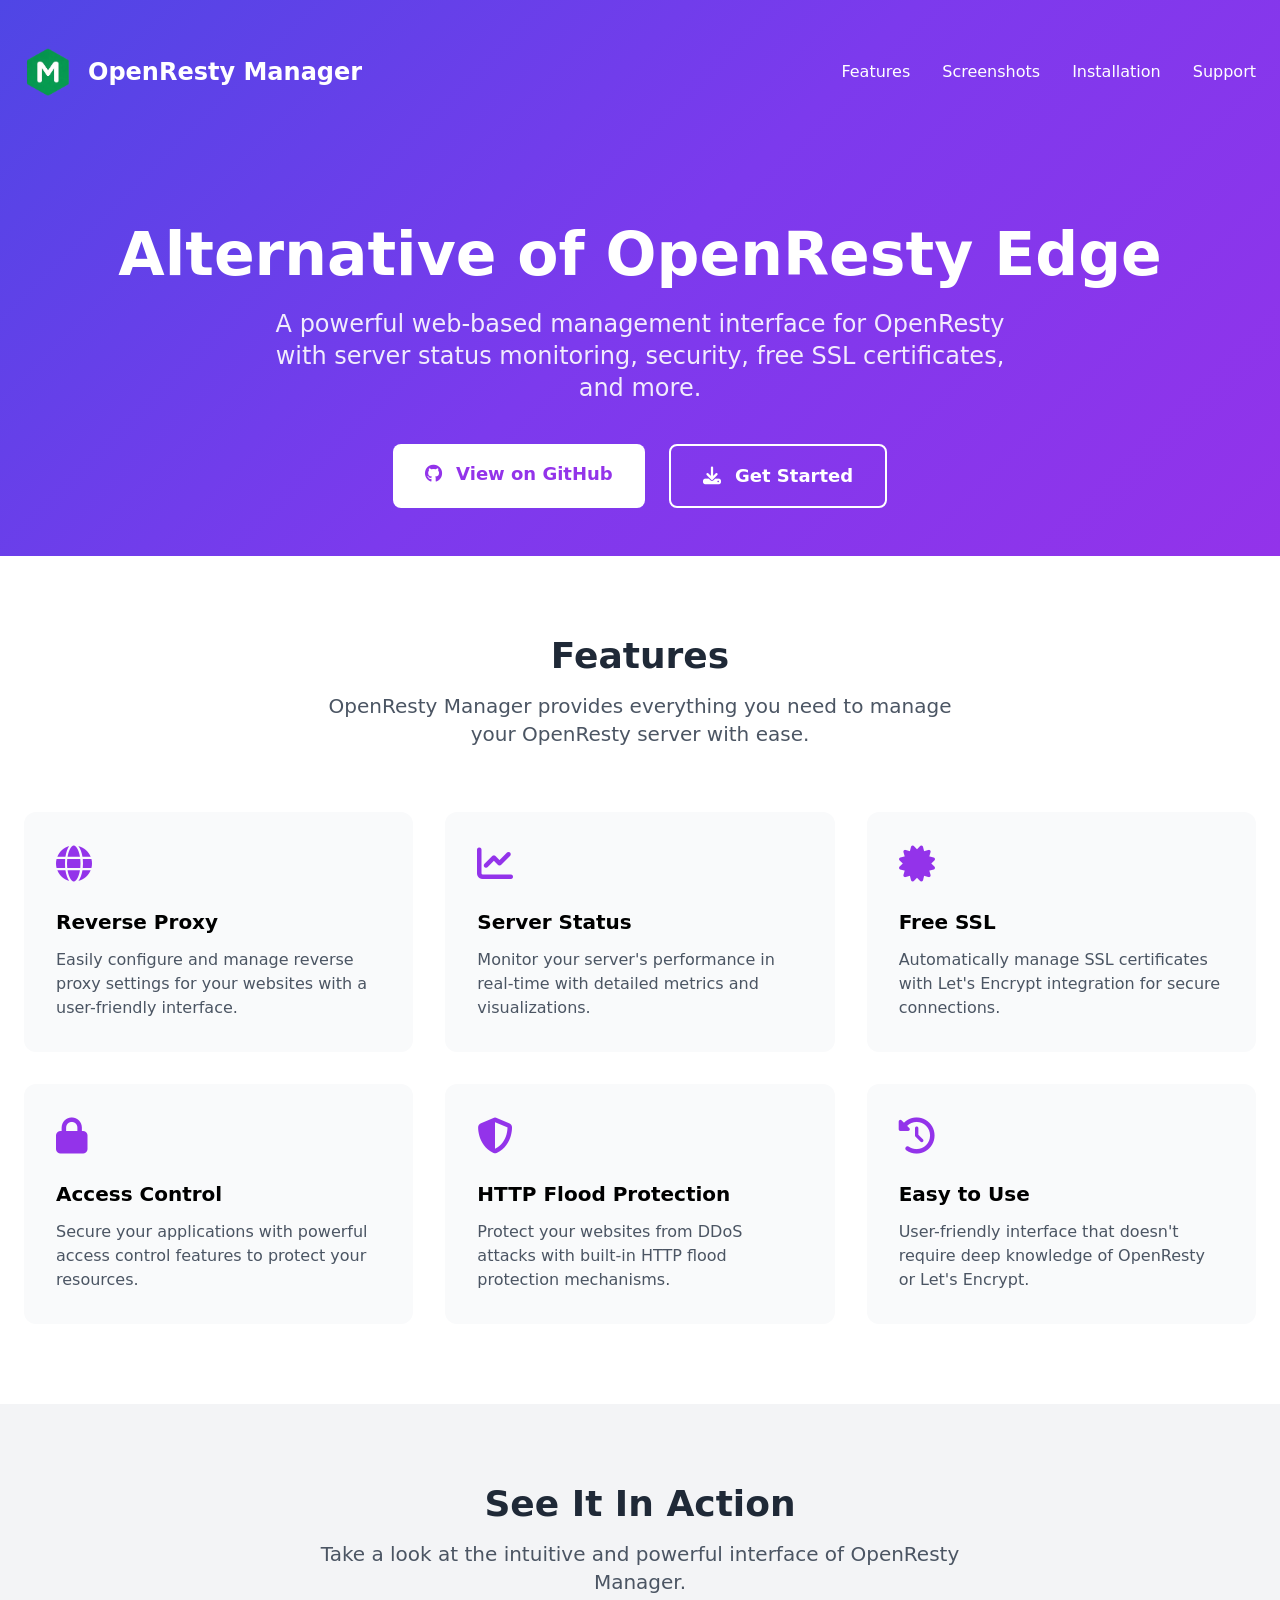
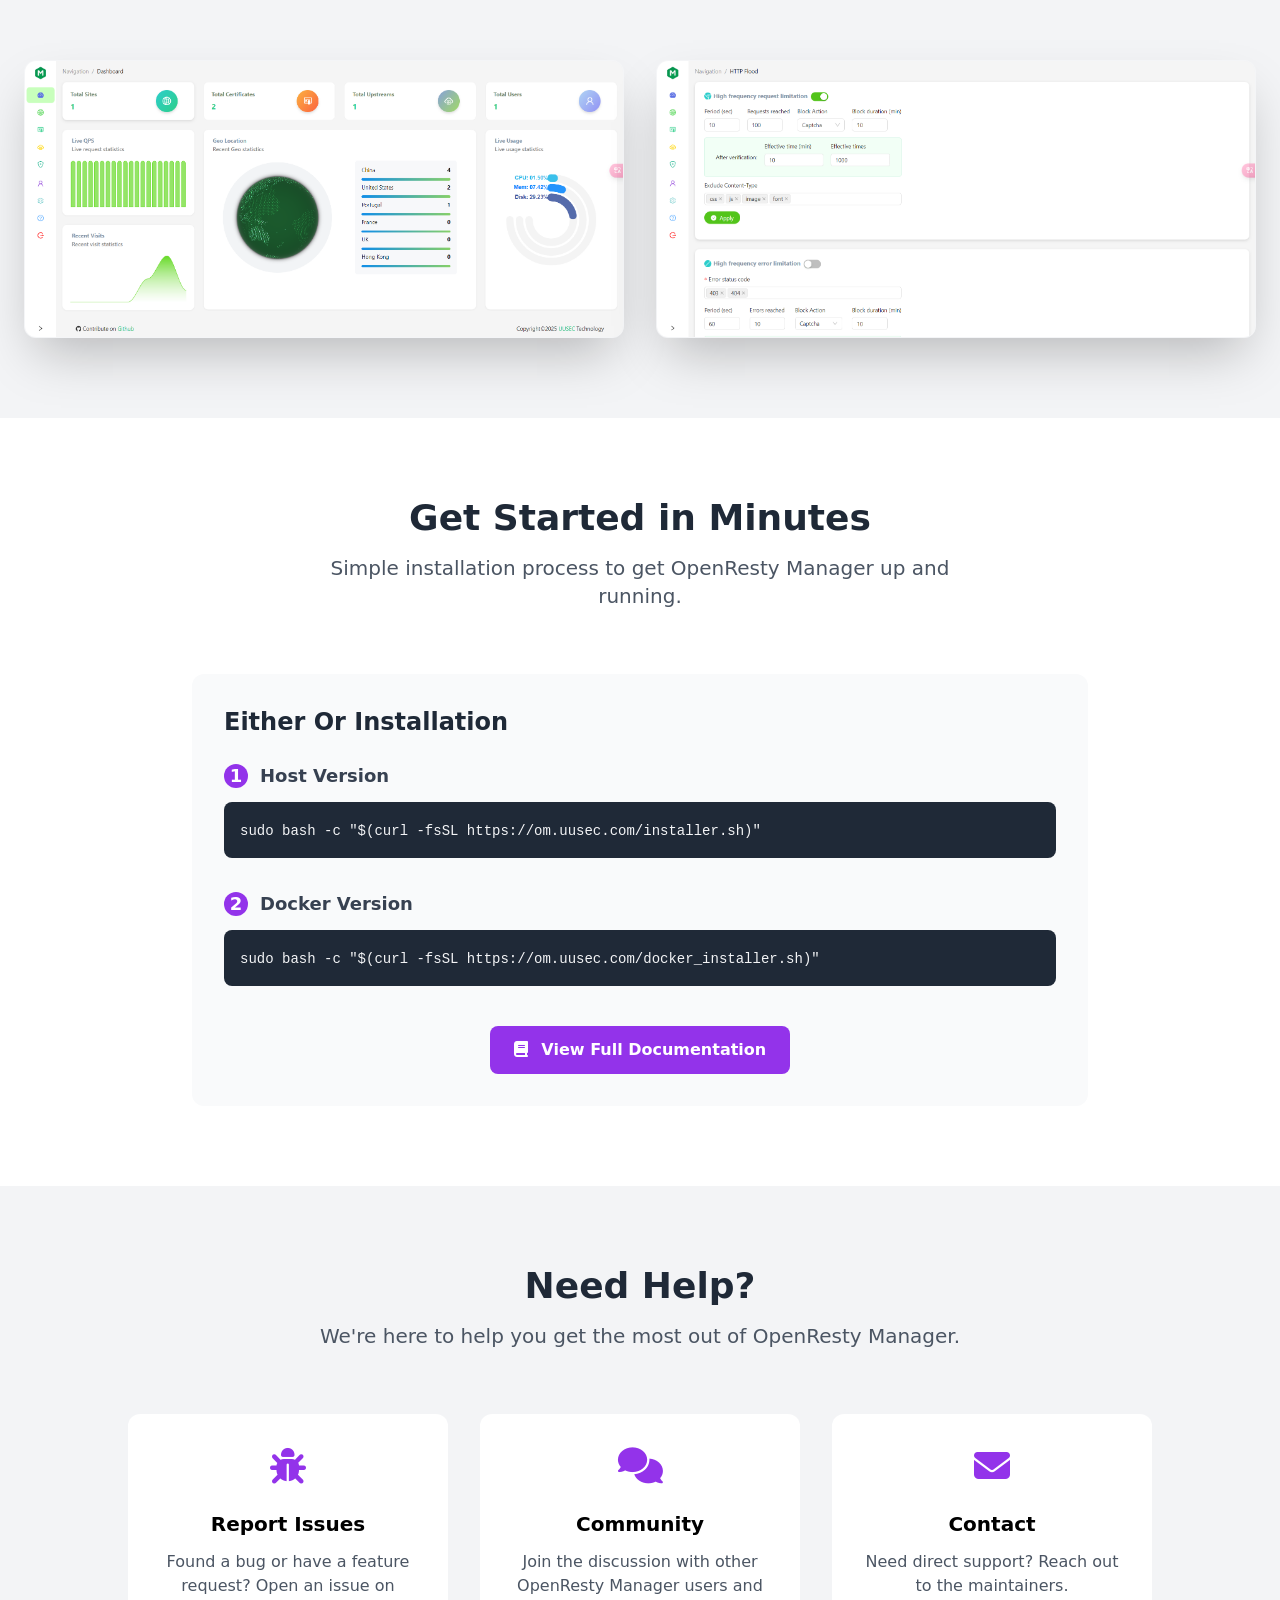
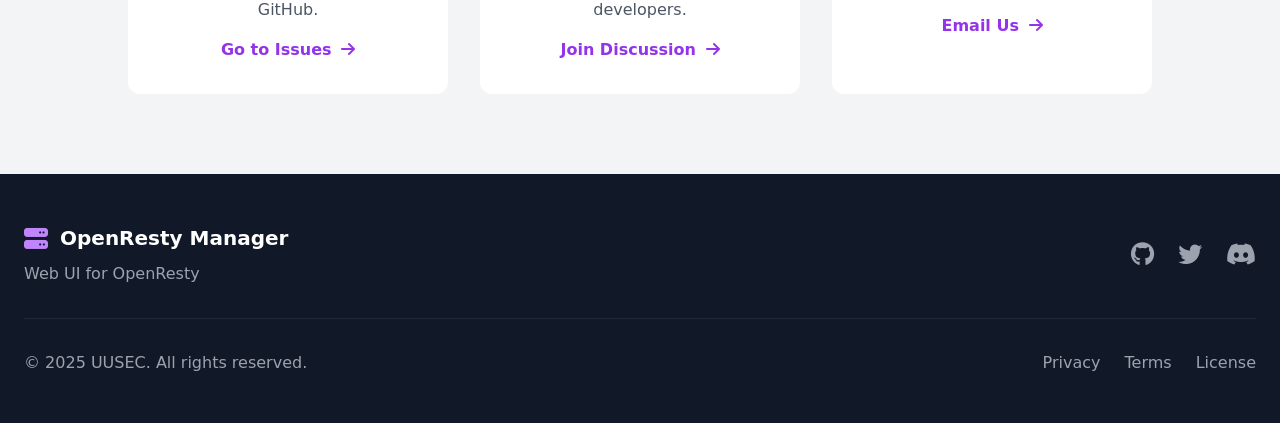
==== docs/index.html @ 69cff4b4 "update docker version install script" ====
<!DOCTYPE html>
<html lang="en">
<head>
    <meta charset="UTF-8">
    <meta name="viewport" content="width=device-width, initial-scale=1.0">
    <title>OpenResty Manager - Alternative of OpenResty Edge</title>
    <script src="tailwindcss.js"></script>
    <link rel="stylesheet" href="css/font-awesome.css">
    <style>
        .gradient-bg {
            background: linear-gradient(135deg, #4f46e5 0%, #7c3aed 50%, #9333ea 100%);
        }
        .feature-card:hover {
            transform: translateY(-5px);
            box-shadow: 0 20px 25px -5px rgba(0, 0, 0, 0.1), 0 10px 10px -5px rgba(0, 0, 0, 0.04);
        }
        .screenshot {
            border-radius: 12px;
            box-shadow: 0 25px 50px -12px rgba(0, 0, 0, 0.25);
            border: 1px solid rgba(255, 255, 255, 0.1);
        }
        .nav-link {
            position: relative;
        }
        .nav-link:after {
            content: '';
            position: absolute;
            width: 0;
            height: 2px;
            bottom: -2px;
            left: 0;
            background-color: white;
            transition: width 0.3s ease;
        }
        .nav-link:hover:after {
            width: 100%;
        }
    </style>
</head>
<body class="bg-gray-50 font-sans antialiased">
    <!-- Header -->
    <header class="gradient-bg text-white">
        <div class="container mx-auto px-6 py-12">
            <nav class="flex items-center justify-between">
                <div class="flex items-center space-x-4">
                    <img src="logo.png" width="48px">
                    <span class="text-2xl font-bold">OpenResty Manager</span>
                </div>
                <div class="hidden md:flex space-x-8">
                    <a href="#features" class="nav-link">Features</a>
                    <a href="#screenshots" class="nav-link">Screenshots</a>
                    <a href="#installation" class="nav-link">Installation</a>
                    <a href="#support" class="nav-link">Support</a>
                </div>
                <div class="md:hidden">
                    <button class="text-white focus:outline-none">
                        <i class="fas fa-bars text-2xl"></i>
                    </button>
                </div>
            </nav>
            <div class="mt-20 md:mt-32 text-center">
                <h1 class="text-4xl md:text-6xl font-bold mb-6">Alternative of OpenResty Edge</h1>
                <p class="text-xl md:text-2xl max-w-3xl mx-auto mb-10 opacity-90">
                    A powerful web-based management interface for OpenResty with server status monitoring, security, free SSL certificates, and more. 
                </p>
                <div class="flex flex-col md:flex-row justify-center space-y-4 md:space-y-0 md:space-x-6">
                    <a href="https://github.com/Safe3/openresty-manager" 
                       class="bg-white text-purple-600 hover:bg-gray-100 px-8 py-4 rounded-lg font-semibold text-lg transition duration-300">
                        <i class="fab fa-github mr-2"></i> View on GitHub
                    </a>
                    <a href="#installation" 
                       class="bg-transparent border-2 border-white hover:bg-white hover:text-purple-600 px-8 py-4 rounded-lg font-semibold text-lg transition duration-300">
                        <i class="fas fa-download mr-2"></i> Get Started
                    </a>
                </div>
            </div>
        </div>
    </header>

    <!-- Features Section -->
    <section id="features" class="py-20 bg-white">
        <div class="container mx-auto px-6">
            <div class="text-center mb-16">
                <h2 class="text-3xl md:text-4xl font-bold text-gray-800 mb-4">Features</h2>
                <p class="text-xl text-gray-600 max-w-2xl mx-auto">
                    OpenResty Manager provides everything you need to manage your OpenResty server with ease.
                </p>
            </div>

            <div class="grid grid-cols-1 md:grid-cols-2 lg:grid-cols-3 gap-8">
                <div class="feature-card bg-gray-50 p-8 rounded-xl transition duration-300 hover:shadow-xl">
                    <div class="text-purple-600 mb-6">
                        <i class="fas fa-globe text-4xl"></i>
                    </div>
                    <h3 class="text-xl font-bold mb-3">Reverse Proxy</h3>
                    <p class="text-gray-600">
                        Easily configure and manage reverse proxy settings for your websites with a user-friendly interface.
                    </p>
                </div>

                <div class="feature-card bg-gray-50 p-8 rounded-xl transition duration-300 hover:shadow-xl">
                    <div class="text-purple-600 mb-6">
                        <i class="fas fa-chart-line text-4xl"></i>
                    </div>
                    <h3 class="text-xl font-bold mb-3">Server Status</h3>
                    <p class="text-gray-600">
                        Monitor your server's performance in real-time with detailed metrics and visualizations.
                    </p>
                </div>

                <div class="feature-card bg-gray-50 p-8 rounded-xl transition duration-300 hover:shadow-xl">
                    <div class="text-purple-600 mb-6">
                        <i class="fas fa-certificate text-4xl"></i>
                    </div>
                    <h3 class="text-xl font-bold mb-3">Free SSL</h3>
                    <p class="text-gray-600">
                        Automatically manage SSL certificates with Let's Encrypt integration for secure connections.
                    </p>
                </div>

                <div class="feature-card bg-gray-50 p-8 rounded-xl transition duration-300 hover:shadow-xl">
                    <div class="text-purple-600 mb-6">
                        <i class="fas fa-lock text-4xl"></i>
                    </div>
                    <h3 class="text-xl font-bold mb-3">Access Control</h3>
                    <p class="text-gray-600">
                        Secure your applications with powerful access control features to protect your resources.
                    </p>
                </div>

                <div class="feature-card bg-gray-50 p-8 rounded-xl transition duration-300 hover:shadow-xl">
                    <div class="text-purple-600 mb-6">
                        <i class="fas fa-shield-alt text-4xl"></i>
                    </div>
                    <h3 class="text-xl font-bold mb-3">HTTP Flood Protection</h3>
                    <p class="text-gray-600">
                        Protect your websites from DDoS attacks with built-in HTTP flood protection mechanisms.
                    </p>
                </div>

                <div class="feature-card bg-gray-50 p-8 rounded-xl transition duration-300 hover:shadow-xl">
                    <div class="text-purple-600 mb-6">
                        <i class="fas fa-history text-4xl"></i>
                    </div>
                    <h3 class="text-xl font-bold mb-3">Easy to Use</h3>
                    <p class="text-gray-600">
                        User-friendly interface that doesn't require deep knowledge of OpenResty or Let's Encrypt.
                    </p>
                </div>
            </div>
        </div>
    </section>

    <!-- Screenshots Section -->
    <section id="screenshots" class="py-20 bg-gray-100">
        <div class="container mx-auto px-6">
            <div class="text-center mb-16">
                <h2 class="text-3xl md:text-4xl font-bold text-gray-800 mb-4">See It In Action</h2>
                <p class="text-xl text-gray-600 max-w-2xl mx-auto">
                    Take a look at the intuitive and powerful interface of OpenResty Manager.
                </p>
            </div>

            <div class="grid grid-cols-1 md:grid-cols-2 gap-8">
                <div class="flex justify-center">
                    <img src="om.png" 
                         alt="Dashboard Screenshot" class="screenshot w-full max-w-2xl">
                </div>
                <div class="flex justify-center">
                    <img src="cfg.png" 
                         alt="Configuration Screenshot" class="screenshot w-full max-w-2xl">
                </div>
            </div>
        </div>
    </section>

    <!-- Installation Section -->
    <section id="installation" class="py-20 bg-white">
        <div class="container mx-auto px-6">
            <div class="text-center mb-16">
                <h2 class="text-3xl md:text-4xl font-bold text-gray-800 mb-4">Get Started in Minutes</h2>
                <p class="text-xl text-gray-600 max-w-2xl mx-auto">
                    Simple installation process to get OpenResty Manager up and running.
                </p>
            </div>

            <div class="max-w-4xl mx-auto bg-gray-50 rounded-xl p-8">
                <h3 class="text-2xl font-bold mb-6 text-gray-800">Either Or Installation</h3>
                
                <div class="mb-8">
                    <h4 class="text-lg font-semibold mb-3 text-gray-700 flex items-center">
                        <span class="bg-purple-600 text-white rounded-full w-6 h-6 flex items-center justify-center mr-3">1</span>
                        Host Version
                    </h4>
                    <div class="bg-gray-800 text-gray-100 p-4 rounded-lg overflow-x-auto">
                        <code class="text-sm">
                            sudo bash -c "$(curl -fsSL https://om.uusec.com/installer.sh)"
                        </code>
                    </div>
                </div>

                <div class="mb-8">
                    <h4 class="text-lg font-semibold mb-3 text-gray-700 flex items-center">
                        <span class="bg-purple-600 text-white rounded-full w-6 h-6 flex items-center justify-center mr-3">2</span>
                        Docker Version
                    </h4>
                    <div class="bg-gray-800 text-gray-100 p-4 rounded-lg overflow-x-auto">
                        <code class="text-sm">
                            sudo bash -c "$(curl -fsSL https://om.uusec.com/docker_installer.sh)"
                        </code>
                    </div>
                </div>
                <div class="mt-10 text-center">
                    <a href="https://github.com/Safe3/openresty-manager/blob/main/README.md" 
                       class="inline-block bg-purple-600 hover:bg-purple-700 text-white px-6 py-3 rounded-lg font-semibold transition duration-300">
                        <i class="fas fa-book mr-2"></i> View Full Documentation
                    </a>
                </div>
            </div>
        </div>
    </section>

    <!-- Support Section -->
    <section id="support" class="py-20 bg-gray-100">
        <div class="container mx-auto px-6">
            <div class="text-center mb-16">
                <h2 class="text-3xl md:text-4xl font-bold text-gray-800 mb-4">Need Help?</h2>
                <p class="text-xl text-gray-600 max-w-2xl mx-auto">
                    We're here to help you get the most out of OpenResty Manager.
                </p>
            </div>

            <div class="grid grid-cols-1 md:grid-cols-3 gap-8 max-w-5xl mx-auto">
                <div class="bg-white p-8 rounded-xl text-center">
                    <div class="text-purple-600 mb-6">
                        <i class="fas fa-bug text-4xl"></i>
                    </div>
                    <h3 class="text-xl font-bold mb-3">Report Issues</h3>
                    <p class="text-gray-600 mb-4">
                        Found a bug or have a feature request? Open an issue on GitHub.
                    </p>
                    <a href="https://github.com/Safe3/openresty-manager/issues" 
                       class="text-purple-600 font-semibold hover:underline">
                        Go to Issues <i class="fas fa-arrow-right ml-1"></i>
                    </a>
                </div>

                <div class="bg-white p-8 rounded-xl text-center">
                    <div class="text-purple-600 mb-6">
                        <i class="fas fa-comments text-4xl"></i>
                    </div>
                    <h3 class="text-xl font-bold mb-3">Community</h3>
                    <p class="text-gray-600 mb-4">
                        Join the discussion with other OpenResty Manager users and developers.
                    </p>
                    <a href="https://github.com/Safe3/openresty-manager/discussions" 
                       class="text-purple-600 font-semibold hover:underline">
                        Join Discussion <i class="fas fa-arrow-right ml-1"></i>
                    </a>
                </div>

                <div class="bg-white p-8 rounded-xl text-center">
                    <div class="text-purple-600 mb-6">
                        <i class="fas fa-envelope text-4xl"></i>
                    </div>
                    <h3 class="text-xl font-bold mb-3">Contact</h3>
                    <p class="text-gray-600 mb-4">
                        Need direct support? Reach out to the maintainers.
                    </p>
                    <a href="mailto:support@uusec.com" 
                       class="text-purple-600 font-semibold hover:underline">
                        Email Us <i class="fas fa-arrow-right ml-1"></i>
                    </a>
                </div>
            </div>
        </div>
    </section>

    <!-- Footer -->
    <footer class="bg-gray-900 text-white py-12">
        <div class="container mx-auto px-6">
            <div class="flex flex-col md:flex-row justify-between items-center">
                <div class="mb-6 md:mb-0">
                    <div class="flex items-center space-x-3">
                        <i class="fas fa-server text-2xl text-purple-400"></i>
                        <span class="text-xl font-bold">OpenResty Manager</span>
                    </div>
                    <p class="text-gray-400 mt-2">Web UI for OpenResty</p>
                </div>

                <div class="flex space-x-6">
                    <a href="https://github.com/Safe3/openresty-manager" class="text-gray-400 hover:text-white transition duration-300">
                        <i class="fab fa-github text-2xl"></i>
                    </a>
                    <a href="#" class="text-gray-400 hover:text-white transition duration-300">
                        <i class="fab fa-twitter text-2xl"></i>
                    </a>
                    <a href="#" class="text-gray-400 hover:text-white transition duration-300">
                        <i class="fab fa-discord text-2xl"></i>
                    </a>
                </div>
            </div>

            <div class="border-t border-gray-800 mt-8 pt-8 flex flex-col md:flex-row justify-between items-center">
                <p class="text-gray-400 mb-4 md:mb-0">
                    &copy; 2025 UUSEC. All rights reserved.
                </p>
                <div class="flex space-x-6">
                    <a href="#" class="text-gray-400 hover:text-white transition duration-300">Privacy</a>
                    <a href="#" class="text-gray-400 hover:text-white transition duration-300">Terms</a>
                    <a href="#" class="text-gray-400 hover:text-white transition duration-300">License</a>
                </div>
            </div>
        </div>
    </footer>

    <script>
        // Smooth scrolling for anchor links
        document.querySelectorAll('a[href^="#"]').forEach(anchor => {
            anchor.addEventListener('click', function (e) {
                e.preventDefault();
                
                document.querySelector(this.getAttribute('href')).scrollIntoView({
                    behavior: 'smooth'
                });
            });
        });

        // Mobile menu toggle would go here
        // This is a placeholder for actual implementation
        document.querySelector('.md\\:hidden button').addEventListener('click', function() {
            alert('Mobile menu would open here in a full implementation');
        });
    </script>
</body>
</html>
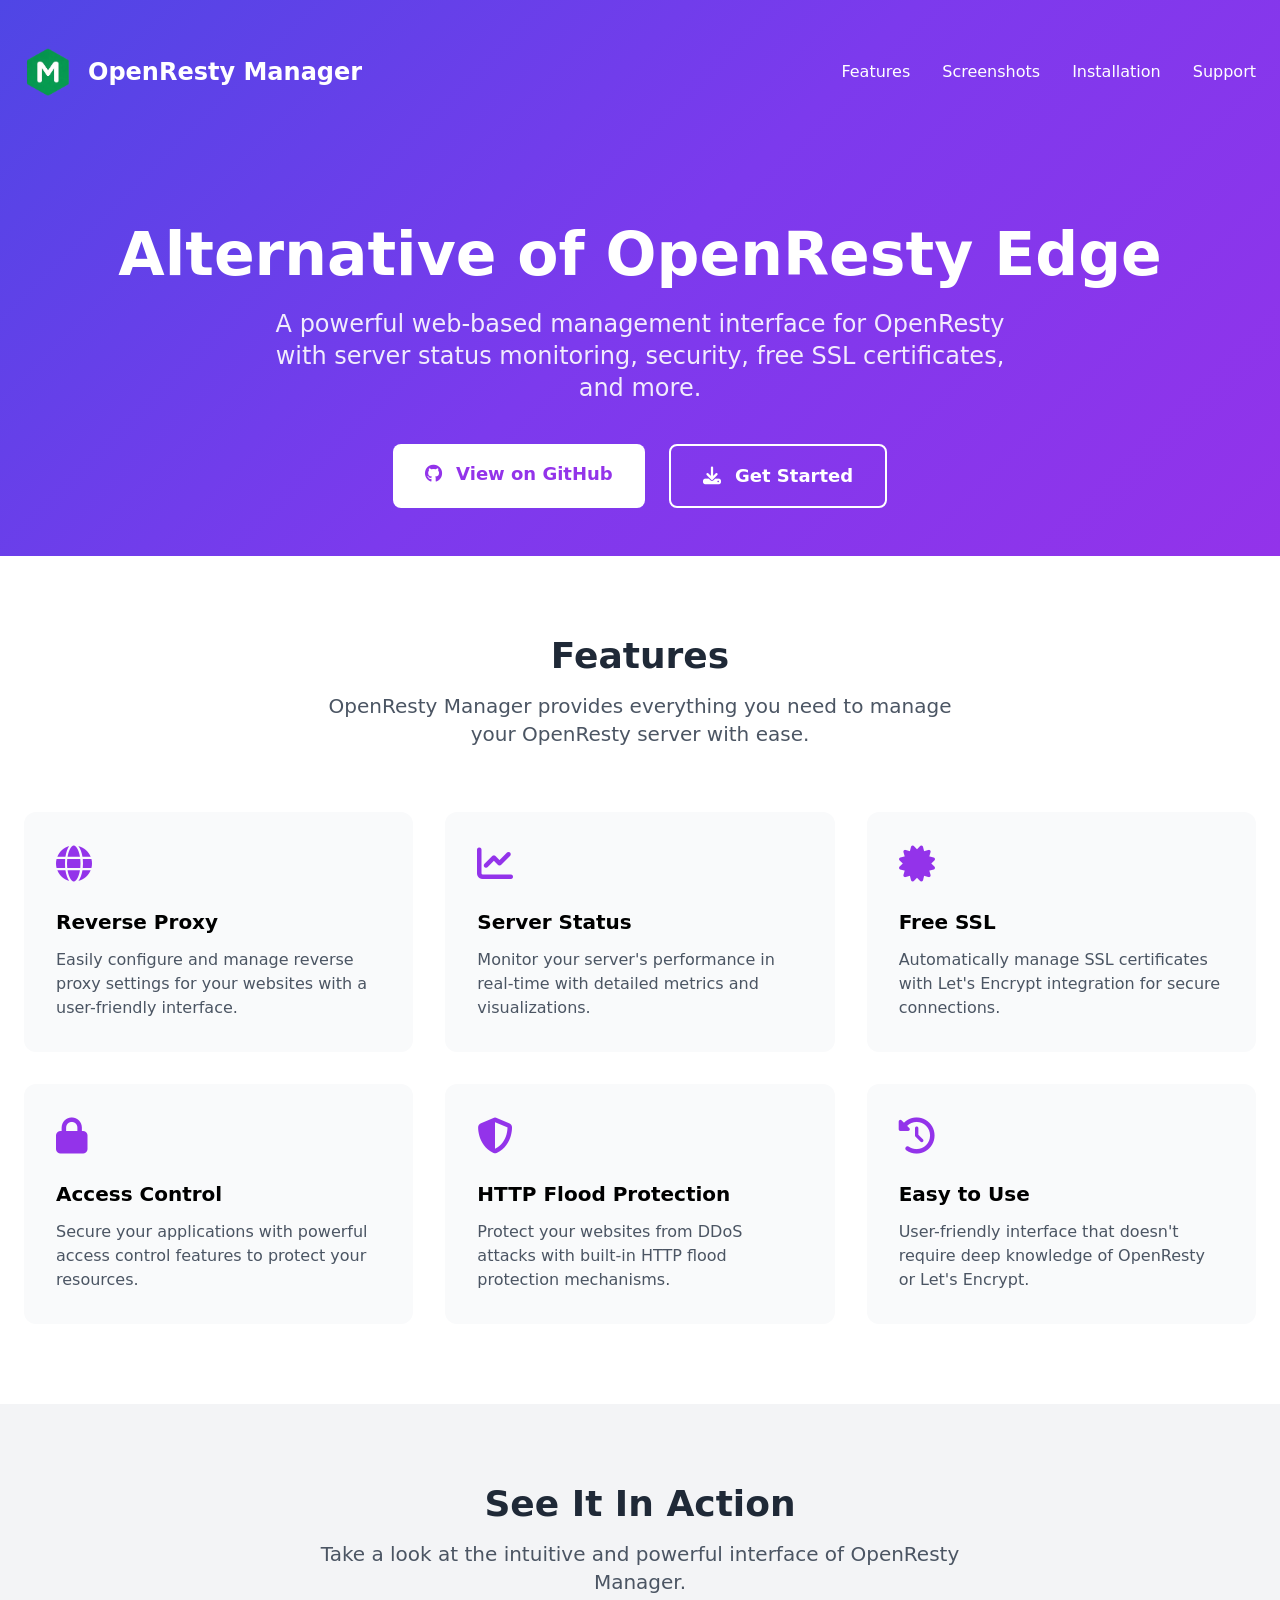
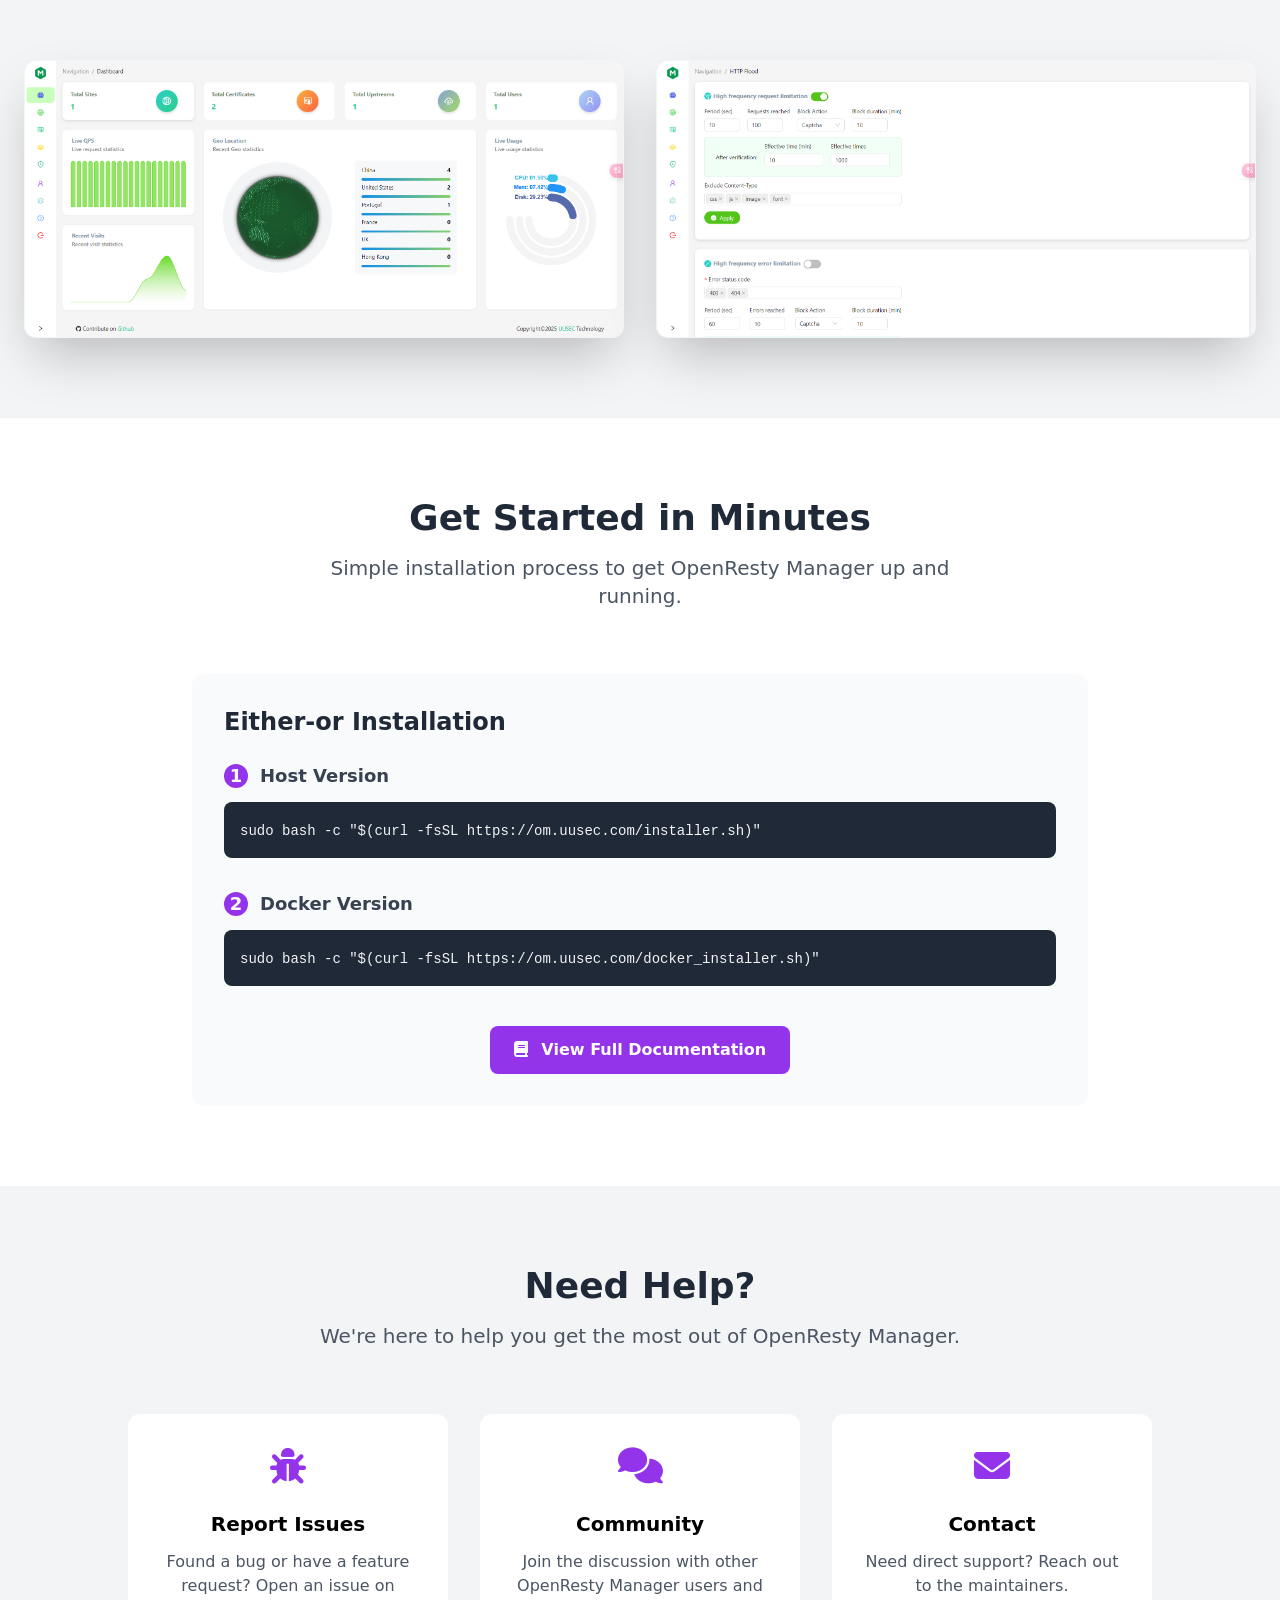
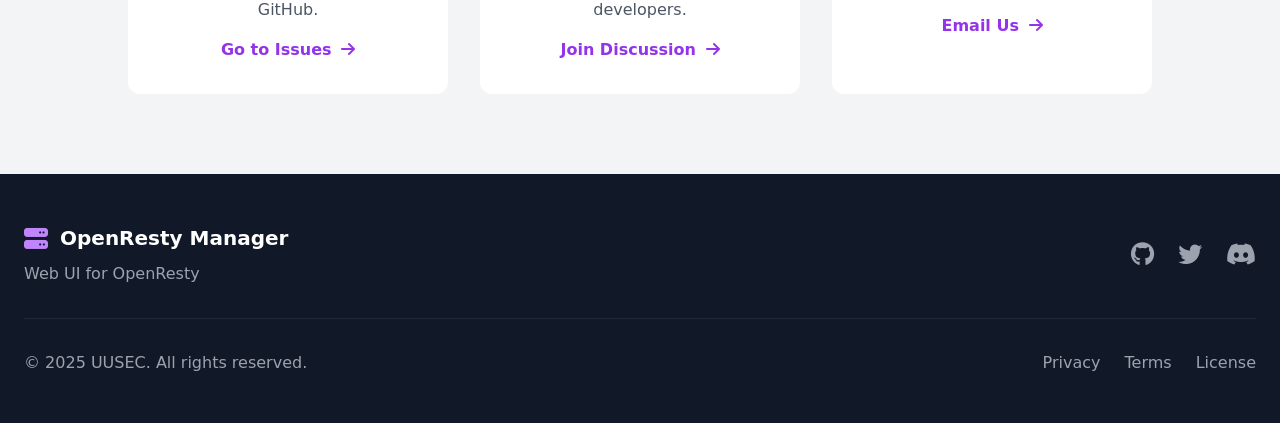
==== commit 6db84d56: "Update index.html" ====
--- a/docs/index.html
+++ b/docs/index.html
@@ -1,336 +1,352 @@
 <!DOCTYPE html>
 <html lang="en">
-<head>
-    <meta charset="UTF-8">
-    <meta name="viewport" content="width=device-width, initial-scale=1.0">
-    <title>OpenResty Manager - Alternative of OpenResty Edge</title>
-    <script src="tailwindcss.js"></script>
-    <link rel="stylesheet" href="css/font-awesome.css">
-    <style>
-        .gradient-bg {
-            background: linear-gradient(135deg, #4f46e5 0%, #7c3aed 50%, #9333ea 100%);
-        }
-        .feature-card:hover {
-            transform: translateY(-5px);
-            box-shadow: 0 20px 25px -5px rgba(0, 0, 0, 0.1), 0 10px 10px -5px rgba(0, 0, 0, 0.04);
-        }
-        .screenshot {
-            border-radius: 12px;
-            box-shadow: 0 25px 50px -12px rgba(0, 0, 0, 0.25);
-            border: 1px solid rgba(255, 255, 255, 0.1);
-        }
-        .nav-link {
-            position: relative;
-        }
-        .nav-link:after {
-            content: '';
-            position: absolute;
-            width: 0;
-            height: 2px;
-            bottom: -2px;
-            left: 0;
-            background-color: white;
-            transition: width 0.3s ease;
-        }
-        .nav-link:hover:after {
-            width: 100%;
-        }
-    </style>
-</head>
-<body class="bg-gray-50 font-sans antialiased">
-    <!-- Header -->
-    <header class="gradient-bg text-white">
-        <div class="container mx-auto px-6 py-12">
-            <nav class="flex items-center justify-between">
-                <div class="flex items-center space-x-4">
-                    <img src="logo.png" width="48px">
-                    <span class="text-2xl font-bold">OpenResty Manager</span>
-                </div>
-                <div class="hidden md:flex space-x-8">
-                    <a href="#features" class="nav-link">Features</a>
-                    <a href="#screenshots" class="nav-link">Screenshots</a>
-                    <a href="#installation" class="nav-link">Installation</a>
-                    <a href="#support" class="nav-link">Support</a>
-                </div>
-                <div class="md:hidden">
-                    <button class="text-white focus:outline-none">
-                        <i class="fas fa-bars text-2xl"></i>
-                    </button>
-                </div>
-            </nav>
-            <div class="mt-20 md:mt-32 text-center">
-                <h1 class="text-4xl md:text-6xl font-bold mb-6">Alternative of OpenResty Edge</h1>
-                <p class="text-xl md:text-2xl max-w-3xl mx-auto mb-10 opacity-90">
-                    A powerful web-based management interface for OpenResty with server status monitoring, security, free SSL certificates, and more. 
-                </p>
-                <div class="flex flex-col md:flex-row justify-center space-y-4 md:space-y-0 md:space-x-6">
-                    <a href="https://github.com/Safe3/openresty-manager" 
-                       class="bg-white text-purple-600 hover:bg-gray-100 px-8 py-4 rounded-lg font-semibold text-lg transition duration-300">
-                        <i class="fab fa-github mr-2"></i> View on GitHub
-                    </a>
-                    <a href="#installation" 
-                       class="bg-transparent border-2 border-white hover:bg-white hover:text-purple-600 px-8 py-4 rounded-lg font-semibold text-lg transition duration-300">
-                        <i class="fas fa-download mr-2"></i> Get Started
-                    </a>
-                </div>
-            </div>
-        </div>
-    </header>
-
-    <!-- Features Section -->
-    <section id="features" class="py-20 bg-white">
-        <div class="container mx-auto px-6">
-            <div class="text-center mb-16">
-                <h2 class="text-3xl md:text-4xl font-bold text-gray-800 mb-4">Features</h2>
-                <p class="text-xl text-gray-600 max-w-2xl mx-auto">
-                    OpenResty Manager provides everything you need to manage your OpenResty server with ease.
-                </p>
-            </div>
-
-            <div class="grid grid-cols-1 md:grid-cols-2 lg:grid-cols-3 gap-8">
-                <div class="feature-card bg-gray-50 p-8 rounded-xl transition duration-300 hover:shadow-xl">
-                    <div class="text-purple-600 mb-6">
-                        <i class="fas fa-globe text-4xl"></i>
-                    </div>
-                    <h3 class="text-xl font-bold mb-3">Reverse Proxy</h3>
-                    <p class="text-gray-600">
-                        Easily configure and manage reverse proxy settings for your websites with a user-friendly interface.
-                    </p>
-                </div>
-
-                <div class="feature-card bg-gray-50 p-8 rounded-xl transition duration-300 hover:shadow-xl">
-                    <div class="text-purple-600 mb-6">
-                        <i class="fas fa-chart-line text-4xl"></i>
-                    </div>
-                    <h3 class="text-xl font-bold mb-3">Server Status</h3>
-                    <p class="text-gray-600">
-                        Monitor your server's performance in real-time with detailed metrics and visualizations.
-                    </p>
-                </div>
-
-                <div class="feature-card bg-gray-50 p-8 rounded-xl transition duration-300 hover:shadow-xl">
-                    <div class="text-purple-600 mb-6">
-                        <i class="fas fa-certificate text-4xl"></i>
-                    </div>
-                    <h3 class="text-xl font-bold mb-3">Free SSL</h3>
-                    <p class="text-gray-600">
-                        Automatically manage SSL certificates with Let's Encrypt integration for secure connections.
-                    </p>
-                </div>
-
-                <div class="feature-card bg-gray-50 p-8 rounded-xl transition duration-300 hover:shadow-xl">
-                    <div class="text-purple-600 mb-6">
-                        <i class="fas fa-lock text-4xl"></i>
-                    </div>
-                    <h3 class="text-xl font-bold mb-3">Access Control</h3>
-                    <p class="text-gray-600">
-                        Secure your applications with powerful access control features to protect your resources.
-                    </p>
-                </div>
-
-                <div class="feature-card bg-gray-50 p-8 rounded-xl transition duration-300 hover:shadow-xl">
-                    <div class="text-purple-600 mb-6">
-                        <i class="fas fa-shield-alt text-4xl"></i>
-                    </div>
-                    <h3 class="text-xl font-bold mb-3">HTTP Flood Protection</h3>
-                    <p class="text-gray-600">
-                        Protect your websites from DDoS attacks with built-in HTTP flood protection mechanisms.
-                    </p>
-                </div>
-
-                <div class="feature-card bg-gray-50 p-8 rounded-xl transition duration-300 hover:shadow-xl">
-                    <div class="text-purple-600 mb-6">
-                        <i class="fas fa-history text-4xl"></i>
-                    </div>
-                    <h3 class="text-xl font-bold mb-3">Easy to Use</h3>
-                    <p class="text-gray-600">
-                        User-friendly interface that doesn't require deep knowledge of OpenResty or Let's Encrypt.
-                    </p>
-                </div>
-            </div>
-        </div>
-    </section>
-
-    <!-- Screenshots Section -->
-    <section id="screenshots" class="py-20 bg-gray-100">
-        <div class="container mx-auto px-6">
-            <div class="text-center mb-16">
-                <h2 class="text-3xl md:text-4xl font-bold text-gray-800 mb-4">See It In Action</h2>
-                <p class="text-xl text-gray-600 max-w-2xl mx-auto">
-                    Take a look at the intuitive and powerful interface of OpenResty Manager.
-                </p>
-            </div>
-
-            <div class="grid grid-cols-1 md:grid-cols-2 gap-8">
-                <div class="flex justify-center">
-                    <img src="om.png" 
-                         alt="Dashboard Screenshot" class="screenshot w-full max-w-2xl">
-                </div>
-                <div class="flex justify-center">
-                    <img src="cfg.png" 
-                         alt="Configuration Screenshot" class="screenshot w-full max-w-2xl">
-                </div>
-            </div>
-        </div>
-    </section>
-
-    <!-- Installation Section -->
-    <section id="installation" class="py-20 bg-white">
-        <div class="container mx-auto px-6">
-            <div class="text-center mb-16">
-                <h2 class="text-3xl md:text-4xl font-bold text-gray-800 mb-4">Get Started in Minutes</h2>
-                <p class="text-xl text-gray-600 max-w-2xl mx-auto">
-                    Simple installation process to get OpenResty Manager up and running.
-                </p>
-            </div>
-
-            <div class="max-w-4xl mx-auto bg-gray-50 rounded-xl p-8">
-                <h3 class="text-2xl font-bold mb-6 text-gray-800">Either Or Installation</h3>
-                
-                <div class="mb-8">
-                    <h4 class="text-lg font-semibold mb-3 text-gray-700 flex items-center">
-                        <span class="bg-purple-600 text-white rounded-full w-6 h-6 flex items-center justify-center mr-3">1</span>
-                        Host Version
-                    </h4>
-                    <div class="bg-gray-800 text-gray-100 p-4 rounded-lg overflow-x-auto">
-                        <code class="text-sm">
-                            sudo bash -c "$(curl -fsSL https://om.uusec.com/installer.sh)"
-                        </code>
-                    </div>
-                </div>
-
-                <div class="mb-8">
-                    <h4 class="text-lg font-semibold mb-3 text-gray-700 flex items-center">
-                        <span class="bg-purple-600 text-white rounded-full w-6 h-6 flex items-center justify-center mr-3">2</span>
-                        Docker Version
-                    </h4>
-                    <div class="bg-gray-800 text-gray-100 p-4 rounded-lg overflow-x-auto">
-                        <code class="text-sm">
-                            sudo bash -c "$(curl -fsSL https://om.uusec.com/docker_installer.sh)"
-                        </code>
-                    </div>
-                </div>
-                <div class="mt-10 text-center">
-                    <a href="https://github.com/Safe3/openresty-manager/blob/main/README.md" 
-                       class="inline-block bg-purple-600 hover:bg-purple-700 text-white px-6 py-3 rounded-lg font-semibold transition duration-300">
-                        <i class="fas fa-book mr-2"></i> View Full Documentation
-                    </a>
-                </div>
-            </div>
-        </div>
-    </section>
-
-    <!-- Support Section -->
-    <section id="support" class="py-20 bg-gray-100">
-        <div class="container mx-auto px-6">
-            <div class="text-center mb-16">
-                <h2 class="text-3xl md:text-4xl font-bold text-gray-800 mb-4">Need Help?</h2>
-                <p class="text-xl text-gray-600 max-w-2xl mx-auto">
-                    We're here to help you get the most out of OpenResty Manager.
-                </p>
-            </div>
-
-            <div class="grid grid-cols-1 md:grid-cols-3 gap-8 max-w-5xl mx-auto">
-                <div class="bg-white p-8 rounded-xl text-center">
-                    <div class="text-purple-600 mb-6">
-                        <i class="fas fa-bug text-4xl"></i>
-                    </div>
-                    <h3 class="text-xl font-bold mb-3">Report Issues</h3>
-                    <p class="text-gray-600 mb-4">
-                        Found a bug or have a feature request? Open an issue on GitHub.
-                    </p>
-                    <a href="https://github.com/Safe3/openresty-manager/issues" 
-                       class="text-purple-600 font-semibold hover:underline">
-                        Go to Issues <i class="fas fa-arrow-right ml-1"></i>
-                    </a>
-                </div>
-
-                <div class="bg-white p-8 rounded-xl text-center">
-                    <div class="text-purple-600 mb-6">
-                        <i class="fas fa-comments text-4xl"></i>
-                    </div>
-                    <h3 class="text-xl font-bold mb-3">Community</h3>
-                    <p class="text-gray-600 mb-4">
-                        Join the discussion with other OpenResty Manager users and developers.
-                    </p>
-                    <a href="https://github.com/Safe3/openresty-manager/discussions" 
-                       class="text-purple-600 font-semibold hover:underline">
-                        Join Discussion <i class="fas fa-arrow-right ml-1"></i>
-                    </a>
-                </div>
-
-                <div class="bg-white p-8 rounded-xl text-center">
-                    <div class="text-purple-600 mb-6">
-                        <i class="fas fa-envelope text-4xl"></i>
-                    </div>
-                    <h3 class="text-xl font-bold mb-3">Contact</h3>
-                    <p class="text-gray-600 mb-4">
-                        Need direct support? Reach out to the maintainers.
-                    </p>
-                    <a href="mailto:support@uusec.com" 
-                       class="text-purple-600 font-semibold hover:underline">
-                        Email Us <i class="fas fa-arrow-right ml-1"></i>
-                    </a>
-                </div>
-            </div>
-        </div>
-    </section>
-
-    <!-- Footer -->
-    <footer class="bg-gray-900 text-white py-12">
-        <div class="container mx-auto px-6">
-            <div class="flex flex-col md:flex-row justify-between items-center">
-                <div class="mb-6 md:mb-0">
-                    <div class="flex items-center space-x-3">
-                        <i class="fas fa-server text-2xl text-purple-400"></i>
-                        <span class="text-xl font-bold">OpenResty Manager</span>
-                    </div>
-                    <p class="text-gray-400 mt-2">Web UI for OpenResty</p>
-                </div>
-
-                <div class="flex space-x-6">
-                    <a href="https://github.com/Safe3/openresty-manager" class="text-gray-400 hover:text-white transition duration-300">
-                        <i class="fab fa-github text-2xl"></i>
-                    </a>
-                    <a href="#" class="text-gray-400 hover:text-white transition duration-300">
-                        <i class="fab fa-twitter text-2xl"></i>
-                    </a>
-                    <a href="#" class="text-gray-400 hover:text-white transition duration-300">
-                        <i class="fab fa-discord text-2xl"></i>
-                    </a>
-                </div>
-            </div>
-
-            <div class="border-t border-gray-800 mt-8 pt-8 flex flex-col md:flex-row justify-between items-center">
-                <p class="text-gray-400 mb-4 md:mb-0">
-                    &copy; 2025 UUSEC. All rights reserved.
-                </p>
-                <div class="flex space-x-6">
-                    <a href="#" class="text-gray-400 hover:text-white transition duration-300">Privacy</a>
-                    <a href="#" class="text-gray-400 hover:text-white transition duration-300">Terms</a>
-                    <a href="#" class="text-gray-400 hover:text-white transition duration-300">License</a>
-                </div>
-            </div>
-        </div>
-    </footer>
-
-    <script>
-        // Smooth scrolling for anchor links
-        document.querySelectorAll('a[href^="#"]').forEach(anchor => {
-            anchor.addEventListener('click', function (e) {
-                e.preventDefault();
-                
-                document.querySelector(this.getAttribute('href')).scrollIntoView({
-                    behavior: 'smooth'
-                });
-            });
-        });
-
-        // Mobile menu toggle would go here
-        // This is a placeholder for actual implementation
-        document.querySelector('.md\\:hidden button').addEventListener('click', function() {
-            alert('Mobile menu would open here in a full implementation');
-        });
-    </script>
-</body>
+	<head>
+		<meta charset="UTF-8">
+		<meta name="viewport" content="width=device-width, initial-scale=1.0">
+		<title>OpenResty Manager - Alternative of OpenResty Edge</title>
+		<script src="tailwindcss.js"></script>
+		<link rel="stylesheet" href="css/font-awesome.css">
+		<style>
+			.gradient-bg {
+				background: linear-gradient(135deg, #4f46e5 0%, #7c3aed 50%, #9333ea 100%);
+			}
+
+			.feature-card:hover {
+				transform: translateY(-5px);
+				box-shadow: 0 20px 25px -5px rgba(0, 0, 0, 0.1), 0 10px 10px -5px rgba(0, 0, 0, 0.04);
+			}
+
+			.screenshot {
+				border-radius: 12px;
+				box-shadow: 0 25px 50px -12px rgba(0, 0, 0, 0.25);
+				border: 1px solid rgba(255, 255, 255, 0.1);
+			}
+
+			.nav-link {
+				position: relative;
+			}
+
+			.nav-link:after {
+				content: '';
+				position: absolute;
+				width: 0;
+				height: 2px;
+				bottom: -2px;
+				left: 0;
+				background-color: white;
+				transition: width 0.3s ease;
+			}
+
+			.nav-link:hover:after {
+				width: 100%;
+			}
+		</style>
+		<script>
+			var language = navigator.language || navigator.userLanguage;
+			switch (language) {
+				case 'zh-CN':
+					window.location.href = 'https://om.uusec.com/zh-cn/';
+					break;
+				default:
+			}
+		</script>
+	</head>
+	<body class="bg-gray-50 font-sans antialiased">
+		<!-- Header -->
+		<header class="gradient-bg text-white">
+			<div class="container mx-auto px-6 py-12">
+				<nav class="flex items-center justify-between">
+					<div class="flex items-center space-x-4">
+						<img src="logo.png" width="48px">
+						<span class="text-2xl font-bold">OpenResty Manager</span>
+					</div>
+					<div class="hidden md:flex space-x-8">
+						<a href="#features" class="nav-link">Features</a>
+						<a href="#screenshots" class="nav-link">Screenshots</a>
+						<a href="#installation" class="nav-link">Installation</a>
+						<a href="#support" class="nav-link">Support</a>
+					</div>
+					<div class="md:hidden">
+						<button class="text-white focus:outline-none">
+							<i class="fas fa-bars text-2xl"></i>
+						</button>
+					</div>
+				</nav>
+				<div class="mt-20 md:mt-32 text-center">
+					<h1 class="text-4xl md:text-6xl font-bold mb-6">Alternative of OpenResty Edge</h1>
+					<p class="text-xl md:text-2xl max-w-3xl mx-auto mb-10 opacity-90">
+						A powerful web-based management interface for OpenResty with server status monitoring, security,
+						free SSL certificates, and more.
+					</p>
+					<div class="flex flex-col md:flex-row justify-center space-y-4 md:space-y-0 md:space-x-6">
+						<a href="https://github.com/Safe3/openresty-manager"
+							class="bg-white text-purple-600 hover:bg-gray-100 px-8 py-4 rounded-lg font-semibold text-lg transition duration-300">
+							<i class="fab fa-github mr-2"></i> View on GitHub
+						</a>
+						<a href="#installation"
+							class="bg-transparent border-2 border-white hover:bg-white hover:text-purple-600 px-8 py-4 rounded-lg font-semibold text-lg transition duration-300">
+							<i class="fas fa-download mr-2"></i> Get Started
+						</a>
+					</div>
+				</div>
+			</div>
+		</header>
+
+		<!-- Features Section -->
+		<section id="features" class="py-20 bg-white">
+			<div class="container mx-auto px-6">
+				<div class="text-center mb-16">
+					<h2 class="text-3xl md:text-4xl font-bold text-gray-800 mb-4">Features</h2>
+					<p class="text-xl text-gray-600 max-w-2xl mx-auto">
+						OpenResty Manager provides everything you need to manage your OpenResty server with ease.
+					</p>
+				</div>
+
+				<div class="grid grid-cols-1 md:grid-cols-2 lg:grid-cols-3 gap-8">
+					<div class="feature-card bg-gray-50 p-8 rounded-xl transition duration-300 hover:shadow-xl">
+						<div class="text-purple-600 mb-6">
+							<i class="fas fa-globe text-4xl"></i>
+						</div>
+						<h3 class="text-xl font-bold mb-3">Reverse Proxy</h3>
+						<p class="text-gray-600">
+							Easily configure and manage reverse proxy settings for your websites with a user-friendly
+							interface.
+						</p>
+					</div>
+
+					<div class="feature-card bg-gray-50 p-8 rounded-xl transition duration-300 hover:shadow-xl">
+						<div class="text-purple-600 mb-6">
+							<i class="fas fa-chart-line text-4xl"></i>
+						</div>
+						<h3 class="text-xl font-bold mb-3">Server Status</h3>
+						<p class="text-gray-600">
+							Monitor your server's performance in real-time with detailed metrics and visualizations.
+						</p>
+					</div>
+
+					<div class="feature-card bg-gray-50 p-8 rounded-xl transition duration-300 hover:shadow-xl">
+						<div class="text-purple-600 mb-6">
+							<i class="fas fa-certificate text-4xl"></i>
+						</div>
+						<h3 class="text-xl font-bold mb-3">Free SSL</h3>
+						<p class="text-gray-600">
+							Automatically manage SSL certificates with Let's Encrypt integration for secure connections.
+						</p>
+					</div>
+
+					<div class="feature-card bg-gray-50 p-8 rounded-xl transition duration-300 hover:shadow-xl">
+						<div class="text-purple-600 mb-6">
+							<i class="fas fa-lock text-4xl"></i>
+						</div>
+						<h3 class="text-xl font-bold mb-3">Access Control</h3>
+						<p class="text-gray-600">
+							Secure your applications with powerful access control features to protect your resources.
+						</p>
+					</div>
+
+					<div class="feature-card bg-gray-50 p-8 rounded-xl transition duration-300 hover:shadow-xl">
+						<div class="text-purple-600 mb-6">
+							<i class="fas fa-shield-alt text-4xl"></i>
+						</div>
+						<h3 class="text-xl font-bold mb-3">HTTP Flood Protection</h3>
+						<p class="text-gray-600">
+							Protect your websites from DDoS attacks with built-in HTTP flood protection mechanisms.
+						</p>
+					</div>
+
+					<div class="feature-card bg-gray-50 p-8 rounded-xl transition duration-300 hover:shadow-xl">
+						<div class="text-purple-600 mb-6">
+							<i class="fas fa-history text-4xl"></i>
+						</div>
+						<h3 class="text-xl font-bold mb-3">Easy to Use</h3>
+						<p class="text-gray-600">
+							User-friendly interface that doesn't require deep knowledge of OpenResty or Let's Encrypt.
+						</p>
+					</div>
+				</div>
+			</div>
+		</section>
+
+		<!-- Screenshots Section -->
+		<section id="screenshots" class="py-20 bg-gray-100">
+			<div class="container mx-auto px-6">
+				<div class="text-center mb-16">
+					<h2 class="text-3xl md:text-4xl font-bold text-gray-800 mb-4">See It In Action</h2>
+					<p class="text-xl text-gray-600 max-w-2xl mx-auto">
+						Take a look at the intuitive and powerful interface of OpenResty Manager.
+					</p>
+				</div>
+
+				<div class="grid grid-cols-1 md:grid-cols-2 gap-8">
+					<div class="flex justify-center">
+						<img src="om.png" alt="Dashboard Screenshot" class="screenshot w-full max-w-2xl">
+					</div>
+					<div class="flex justify-center">
+						<img src="cfg.png" alt="Configuration Screenshot" class="screenshot w-full max-w-2xl">
+					</div>
+				</div>
+			</div>
+		</section>
+
+		<!-- Installation Section -->
+		<section id="installation" class="py-20 bg-white">
+			<div class="container mx-auto px-6">
+				<div class="text-center mb-16">
+					<h2 class="text-3xl md:text-4xl font-bold text-gray-800 mb-4">Get Started in Minutes</h2>
+					<p class="text-xl text-gray-600 max-w-2xl mx-auto">
+						Simple installation process to get OpenResty Manager up and running.
+					</p>
+				</div>
+
+				<div class="max-w-4xl mx-auto bg-gray-50 rounded-xl p-8">
+					<h3 class="text-2xl font-bold mb-6 text-gray-800">Either-or Installation</h3>
+
+					<div class="mb-8">
+						<h4 class="text-lg font-semibold mb-3 text-gray-700 flex items-center">
+							<span
+								class="bg-purple-600 text-white rounded-full w-6 h-6 flex items-center justify-center mr-3">1</span>
+							Host Version
+						</h4>
+						<div class="bg-gray-800 text-gray-100 p-4 rounded-lg overflow-x-auto">
+							<code class="text-sm">
+								sudo bash -c "$(curl -fsSL https://om.uusec.com/installer.sh)"
+							</code>
+						</div>
+					</div>
+
+					<div class="mb-8">
+						<h4 class="text-lg font-semibold mb-3 text-gray-700 flex items-center">
+							<span
+								class="bg-purple-600 text-white rounded-full w-6 h-6 flex items-center justify-center mr-3">2</span>
+							Docker Version
+						</h4>
+						<div class="bg-gray-800 text-gray-100 p-4 rounded-lg overflow-x-auto">
+							<code class="text-sm">
+								sudo bash -c "$(curl -fsSL https://om.uusec.com/docker_installer.sh)"
+							</code>
+						</div>
+					</div>
+					<div class="mt-10 text-center">
+						<a href="https://github.com/Safe3/openresty-manager/blob/main/README.md"
+							class="inline-block bg-purple-600 hover:bg-purple-700 text-white px-6 py-3 rounded-lg font-semibold transition duration-300">
+							<i class="fas fa-book mr-2"></i> View Full Documentation
+						</a>
+					</div>
+				</div>
+			</div>
+		</section>
+
+		<!-- Support Section -->
+		<section id="support" class="py-20 bg-gray-100">
+			<div class="container mx-auto px-6">
+				<div class="text-center mb-16">
+					<h2 class="text-3xl md:text-4xl font-bold text-gray-800 mb-4">Need Help?</h2>
+					<p class="text-xl text-gray-600 max-w-2xl mx-auto">
+						We're here to help you get the most out of OpenResty Manager.
+					</p>
+				</div>
+
+				<div class="grid grid-cols-1 md:grid-cols-3 gap-8 max-w-5xl mx-auto">
+					<div class="bg-white p-8 rounded-xl text-center">
+						<div class="text-purple-600 mb-6">
+							<i class="fas fa-bug text-4xl"></i>
+						</div>
+						<h3 class="text-xl font-bold mb-3">Report Issues</h3>
+						<p class="text-gray-600 mb-4">
+							Found a bug or have a feature request? Open an issue on GitHub.
+						</p>
+						<a href="https://github.com/Safe3/openresty-manager/issues"
+							class="text-purple-600 font-semibold hover:underline">
+							Go to Issues <i class="fas fa-arrow-right ml-1"></i>
+						</a>
+					</div>
+
+					<div class="bg-white p-8 rounded-xl text-center">
+						<div class="text-purple-600 mb-6">
+							<i class="fas fa-comments text-4xl"></i>
+						</div>
+						<h3 class="text-xl font-bold mb-3">Community</h3>
+						<p class="text-gray-600 mb-4">
+							Join the discussion with other OpenResty Manager users and developers.
+						</p>
+						<a href="https://github.com/Safe3/openresty-manager/discussions"
+							class="text-purple-600 font-semibold hover:underline">
+							Join Discussion <i class="fas fa-arrow-right ml-1"></i>
+						</a>
+					</div>
+
+					<div class="bg-white p-8 rounded-xl text-center">
+						<div class="text-purple-600 mb-6">
+							<i class="fas fa-envelope text-4xl"></i>
+						</div>
+						<h3 class="text-xl font-bold mb-3">Contact</h3>
+						<p class="text-gray-600 mb-4">
+							Need direct support? Reach out to the maintainers.
+						</p>
+						<a href="mailto:support@uusec.com" class="text-purple-600 font-semibold hover:underline">
+							Email Us <i class="fas fa-arrow-right ml-1"></i>
+						</a>
+					</div>
+				</div>
+			</div>
+		</section>
+
+		<!-- Footer -->
+		<footer class="bg-gray-900 text-white py-12">
+			<div class="container mx-auto px-6">
+				<div class="flex flex-col md:flex-row justify-between items-center">
+					<div class="mb-6 md:mb-0">
+						<div class="flex items-center space-x-3">
+							<i class="fas fa-server text-2xl text-purple-400"></i>
+							<span class="text-xl font-bold">OpenResty Manager</span>
+						</div>
+						<p class="text-gray-400 mt-2">Web UI for OpenResty</p>
+					</div>
+
+					<div class="flex space-x-6">
+						<a href="https://github.com/Safe3/openresty-manager"
+							class="text-gray-400 hover:text-white transition duration-300">
+							<i class="fab fa-github text-2xl"></i>
+						</a>
+						<a href="#" class="text-gray-400 hover:text-white transition duration-300">
+							<i class="fab fa-twitter text-2xl"></i>
+						</a>
+						<a href="#" class="text-gray-400 hover:text-white transition duration-300">
+							<i class="fab fa-discord text-2xl"></i>
+						</a>
+					</div>
+				</div>
+
+				<div class="border-t border-gray-800 mt-8 pt-8 flex flex-col md:flex-row justify-between items-center">
+					<p class="text-gray-400 mb-4 md:mb-0">
+						&copy; 2025 UUSEC. All rights reserved.
+					</p>
+					<div class="flex space-x-6">
+						<a href="#" class="text-gray-400 hover:text-white transition duration-300">Privacy</a>
+						<a href="#" class="text-gray-400 hover:text-white transition duration-300">Terms</a>
+						<a href="#" class="text-gray-400 hover:text-white transition duration-300">License</a>
+					</div>
+				</div>
+			</div>
+		</footer>
+
+		<script>
+			// Smooth scrolling for anchor links
+			document.querySelectorAll('a[href^="#"]').forEach(anchor => {
+				anchor.addEventListener('click', function(e) {
+					e.preventDefault();
+
+					document.querySelector(this.getAttribute('href')).scrollIntoView({
+						behavior: 'smooth'
+					});
+				});
+			});
+
+			// Mobile menu toggle would go here
+			// This is a placeholder for actual implementation
+			document.querySelector('.md\\:hidden button').addEventListener('click', function() {
+				alert('Mobile menu would open here in a full implementation');
+			});
+		</script>
+	</body>
 </html>
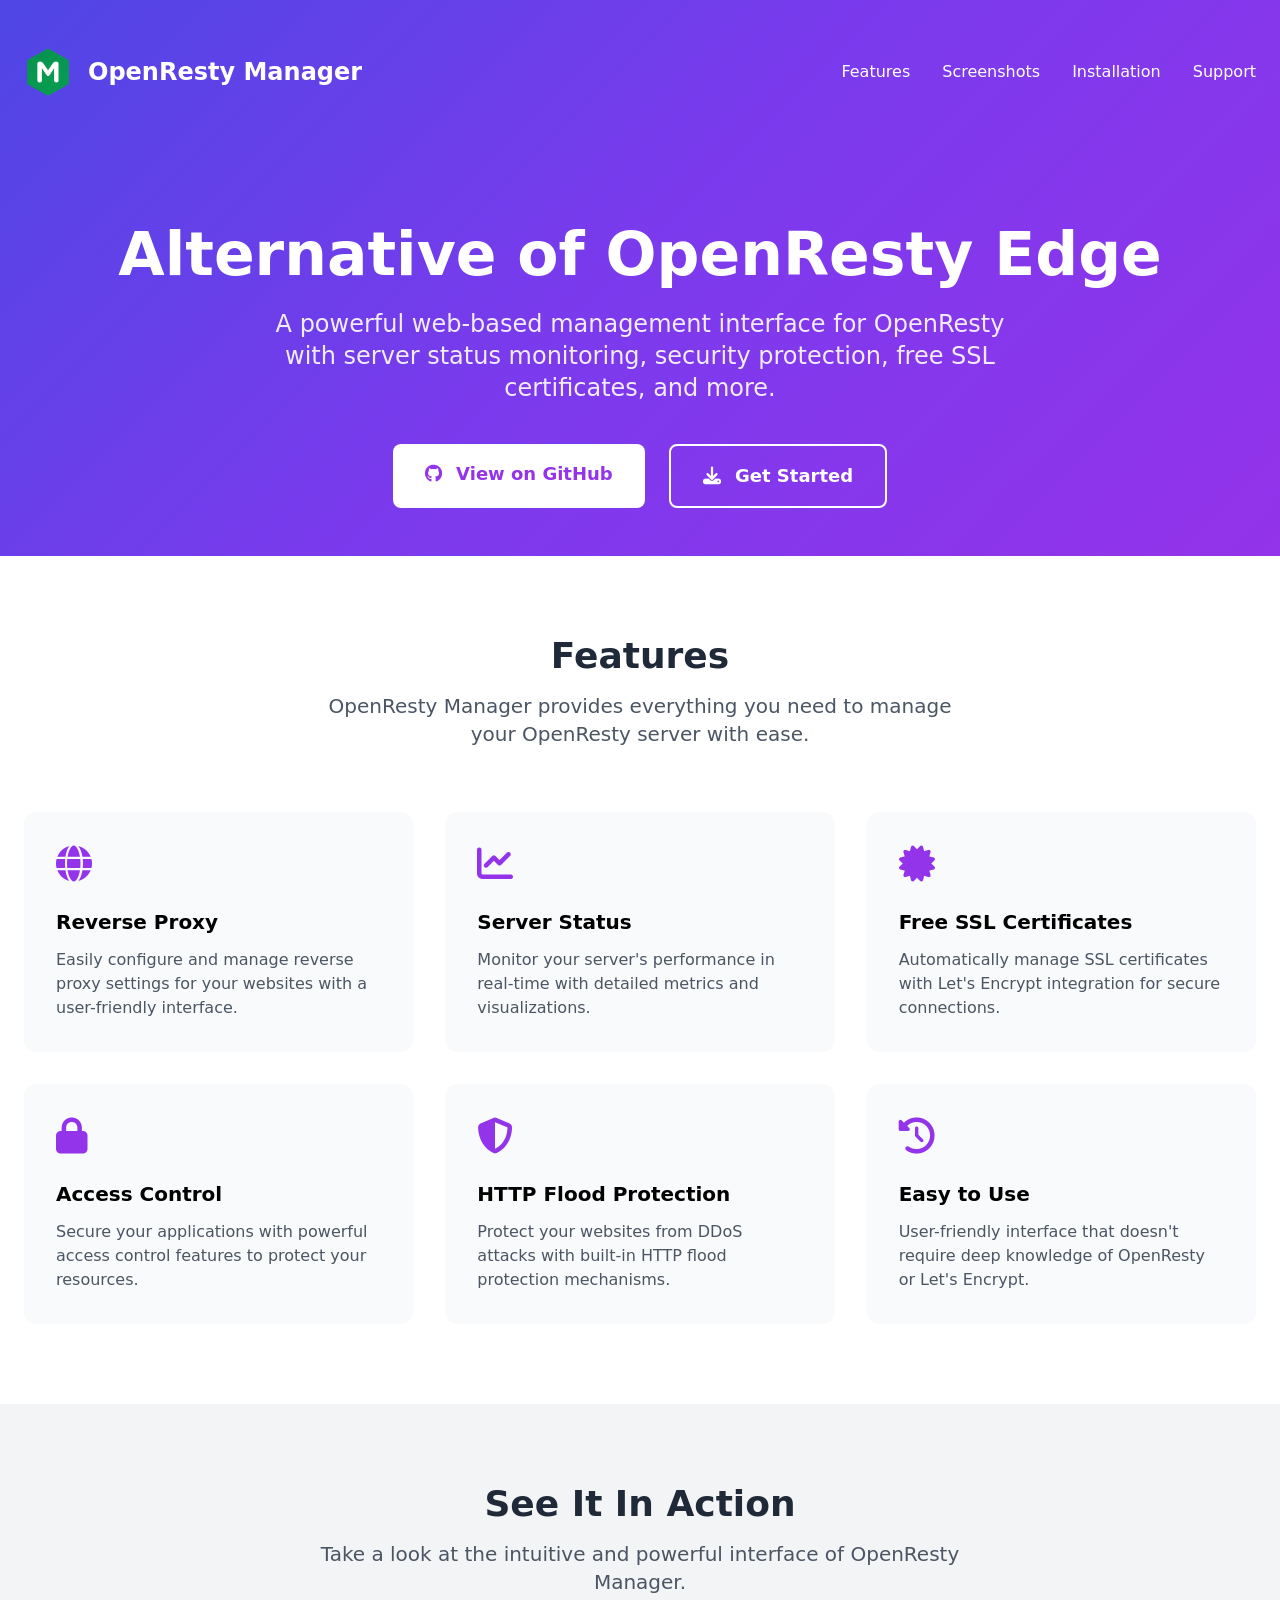
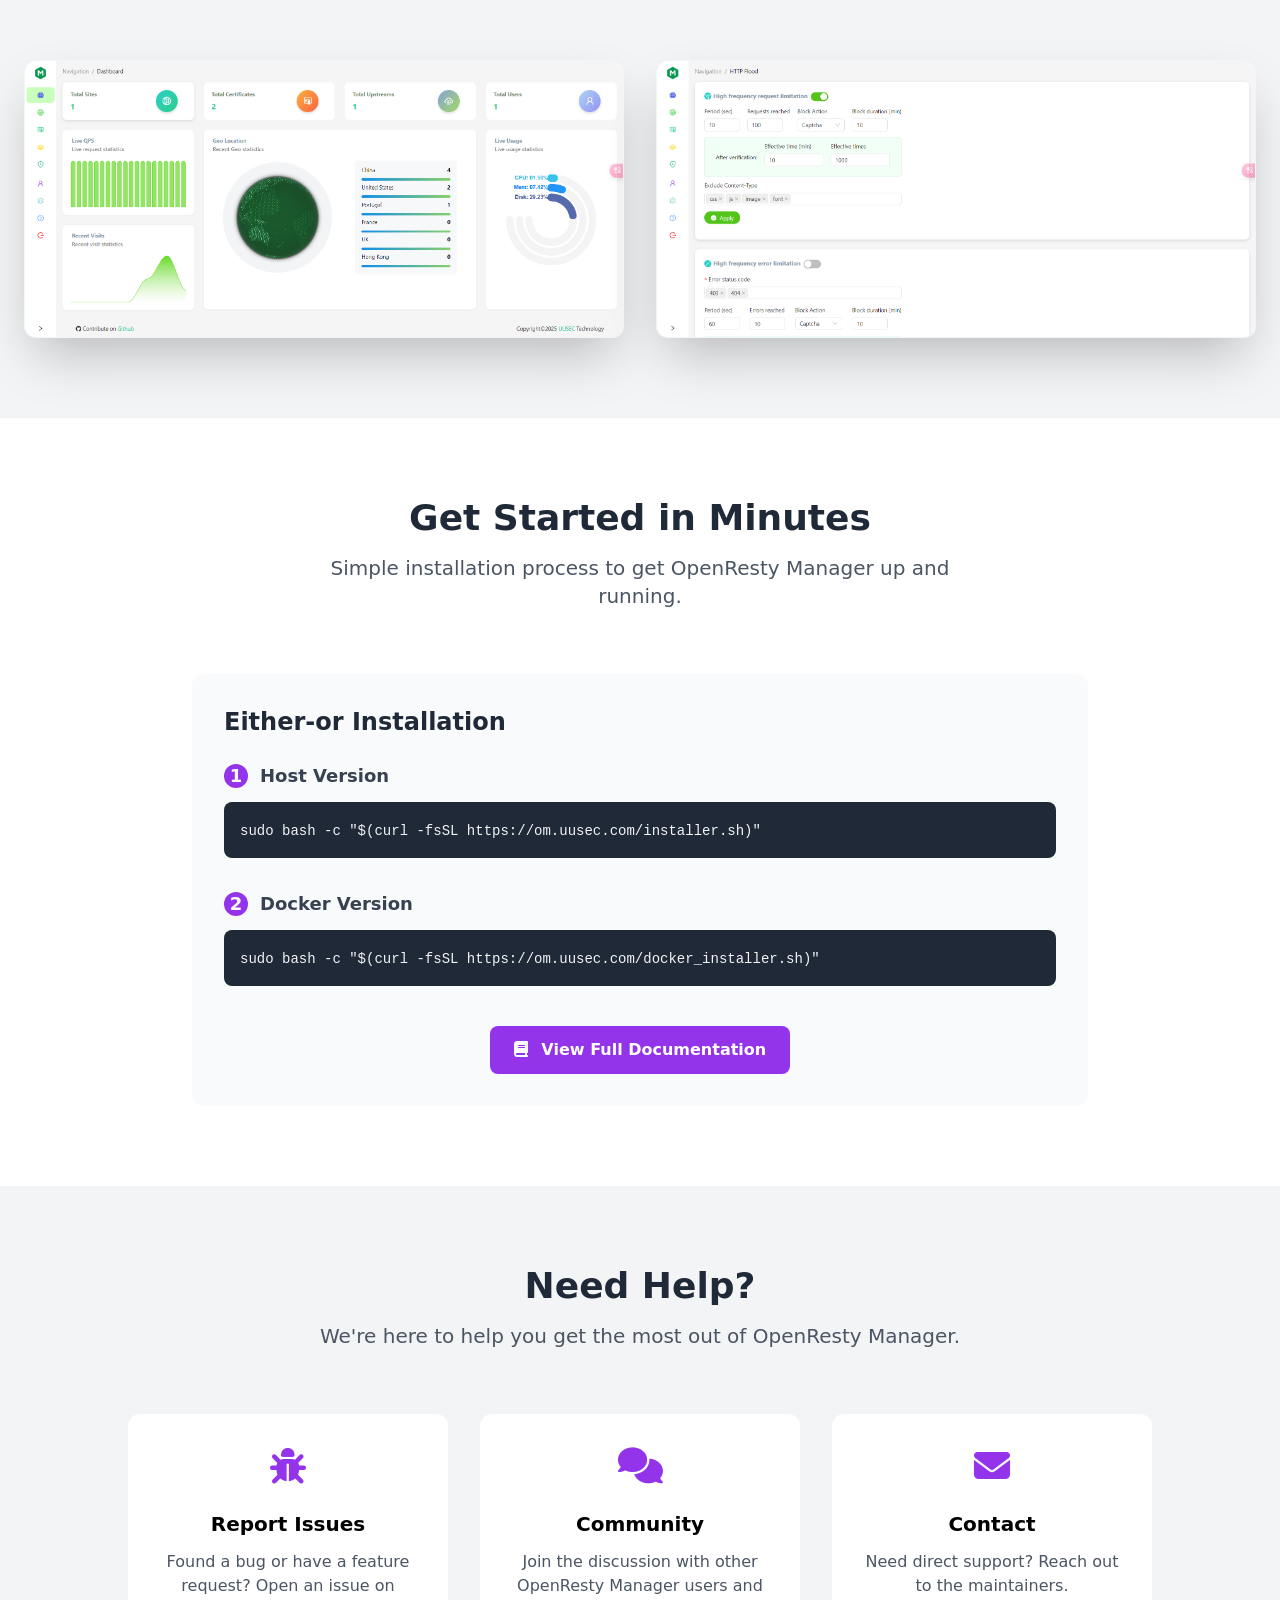
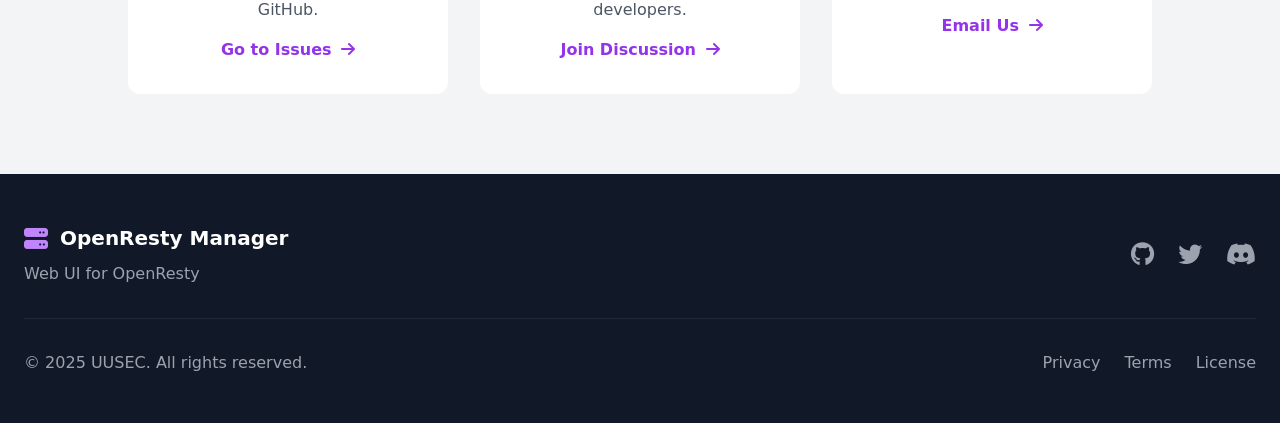
==== commit 5dfd30d1: "update introduction" ====
--- a/docs/index.html
+++ b/docs/index.html
@@ -75,7 +75,7 @@
 				<div class="mt-20 md:mt-32 text-center">
 					<h1 class="text-4xl md:text-6xl font-bold mb-6">Alternative of OpenResty Edge</h1>
 					<p class="text-xl md:text-2xl max-w-3xl mx-auto mb-10 opacity-90">
-						A powerful web-based management interface for OpenResty with server status monitoring, security,
+						A powerful web-based management interface for OpenResty with server status monitoring, security protection,
 						free SSL certificates, and more.
 					</p>
 					<div class="flex flex-col md:flex-row justify-center space-y-4 md:space-y-0 md:space-x-6">
@@ -128,7 +128,7 @@
 						<div class="text-purple-600 mb-6">
 							<i class="fas fa-certificate text-4xl"></i>
 						</div>
-						<h3 class="text-xl font-bold mb-3">Free SSL</h3>
+						<h3 class="text-xl font-bold mb-3">Free SSL Certificates</h3>
 						<p class="text-gray-600">
 							Automatically manage SSL certificates with Let's Encrypt integration for secure connections.
 						</p>
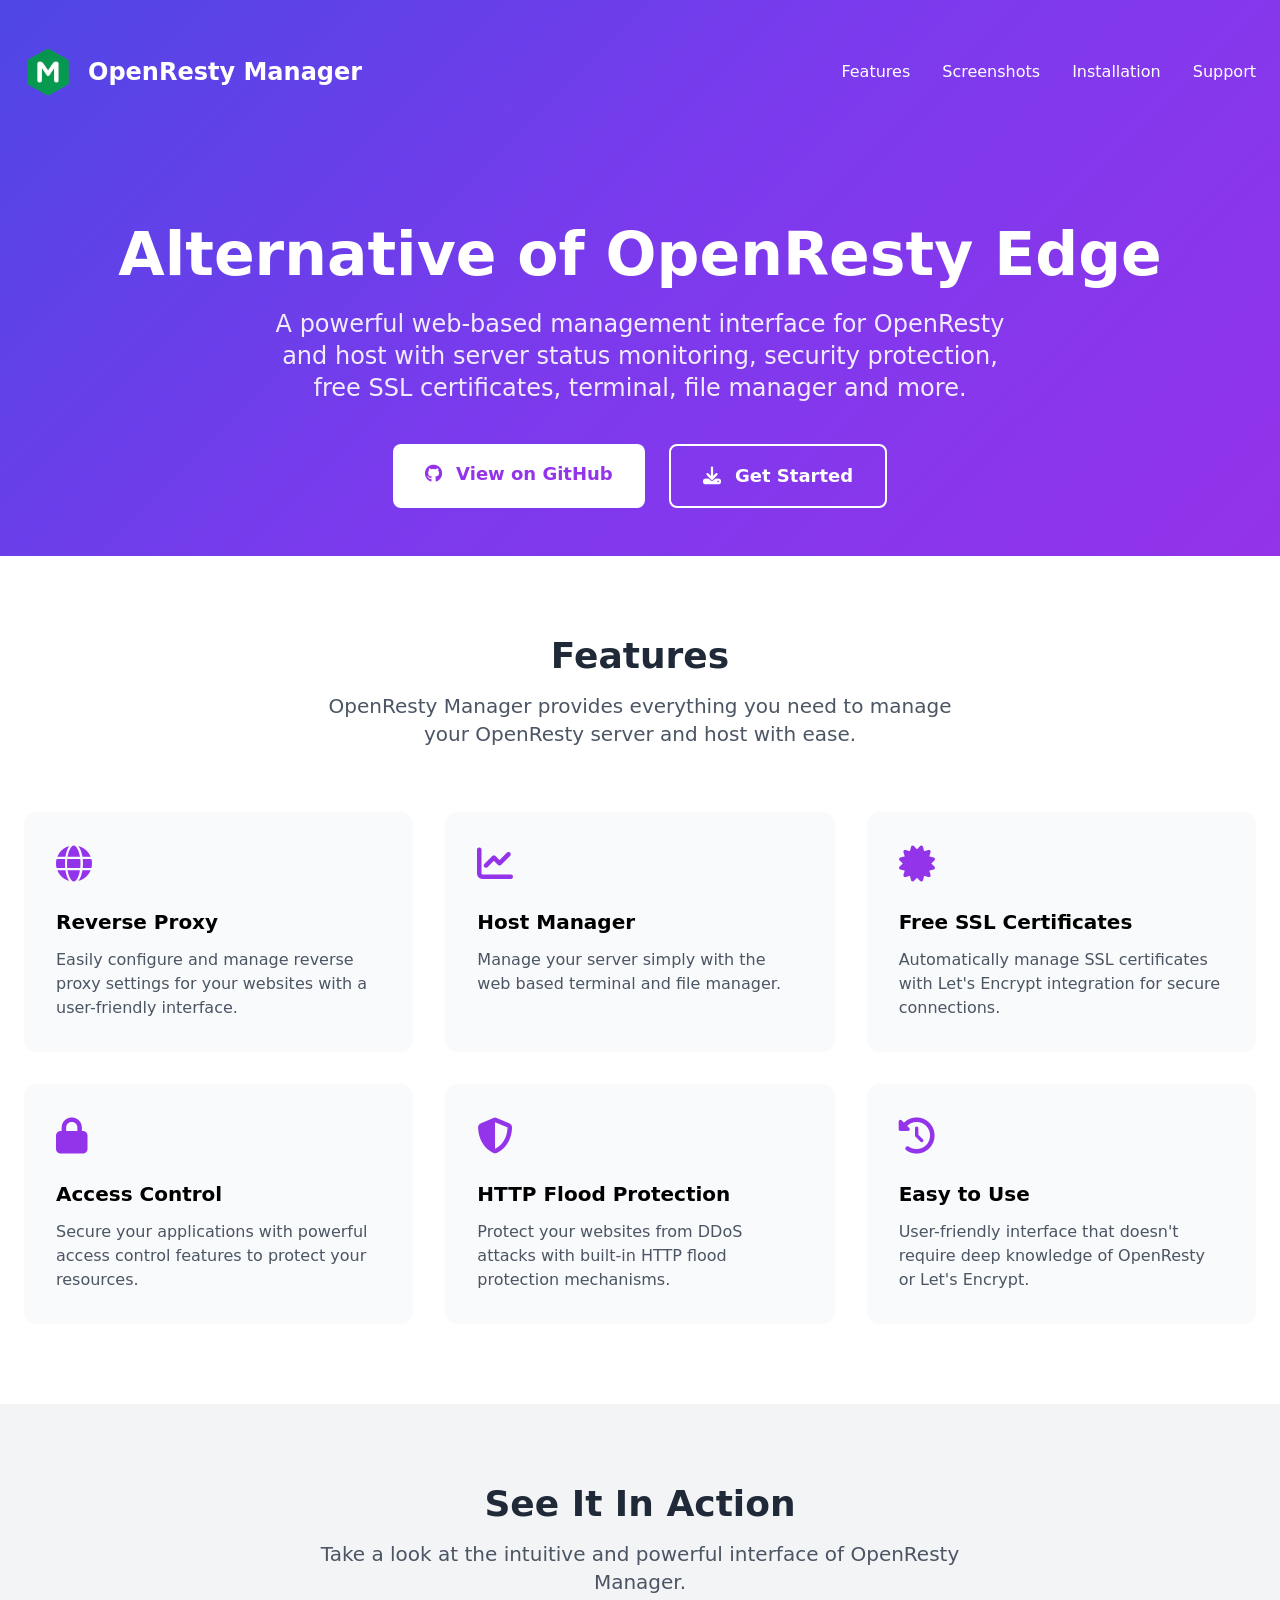
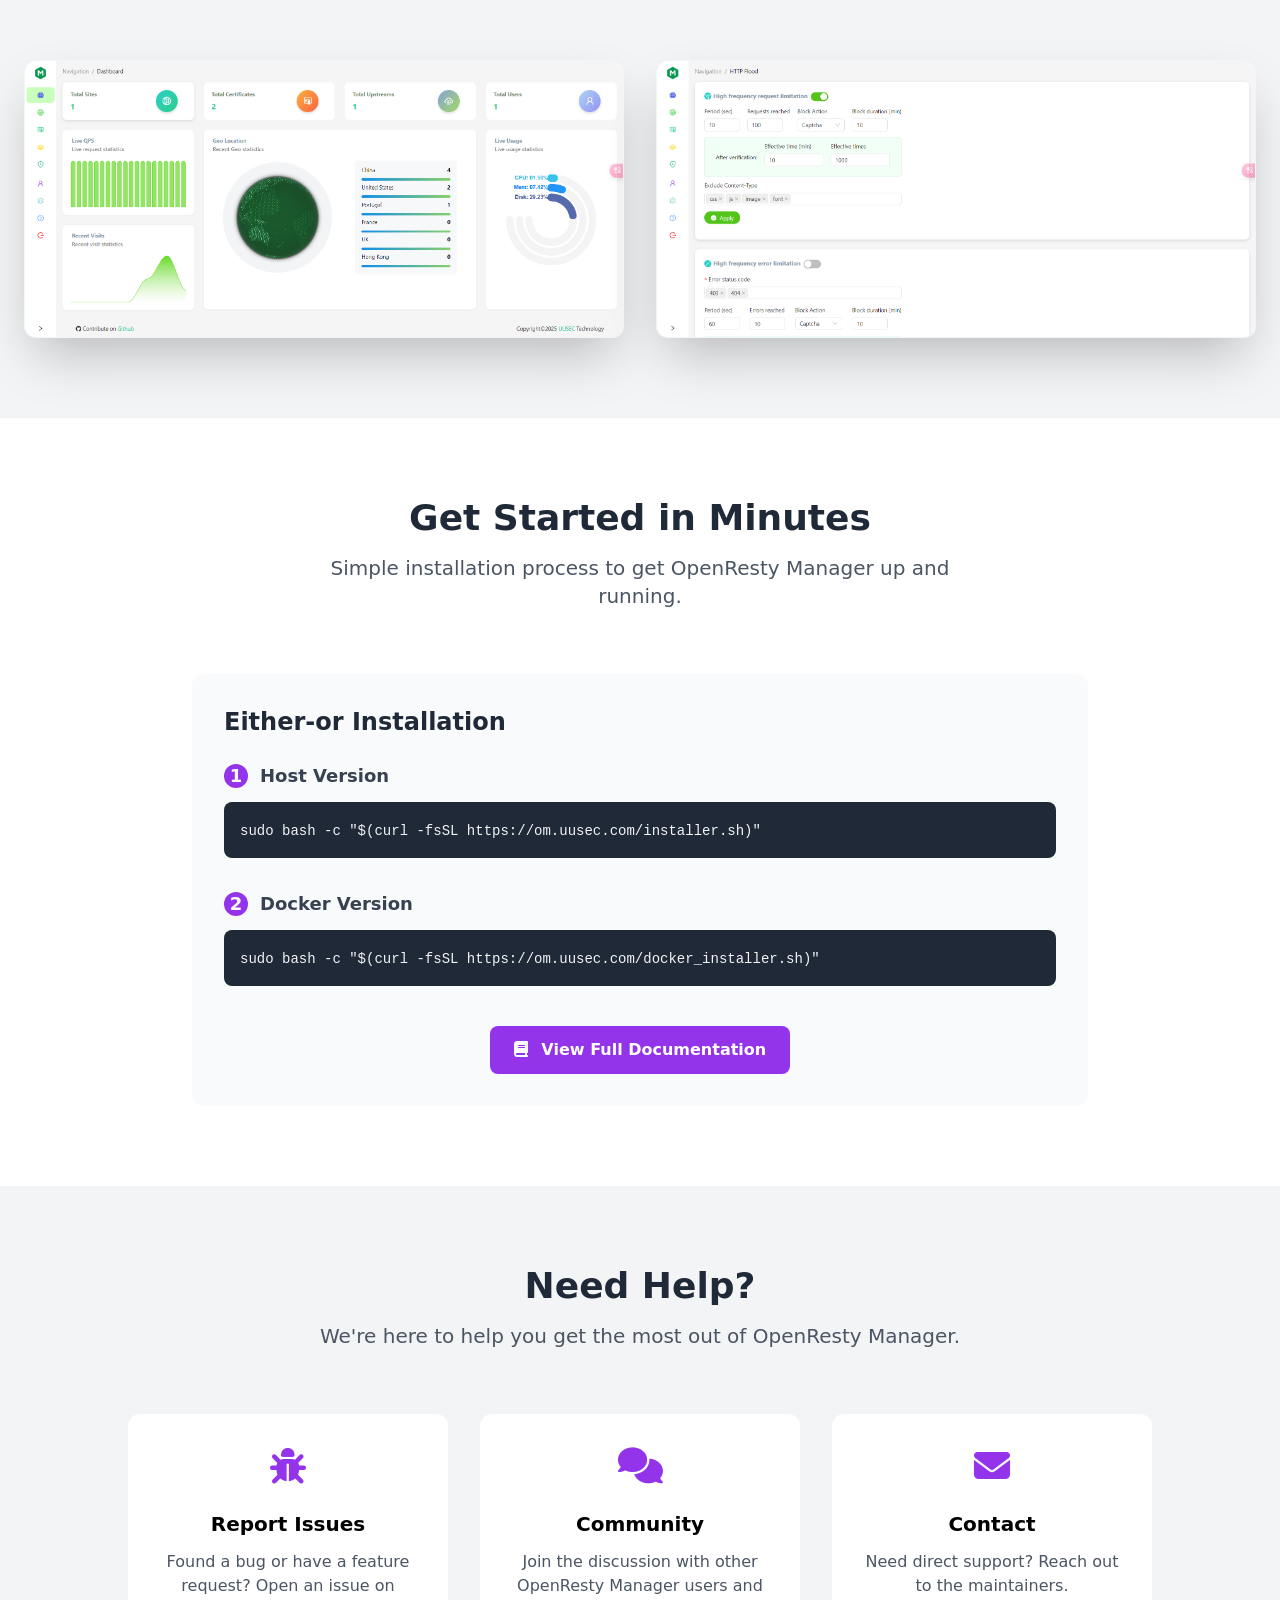
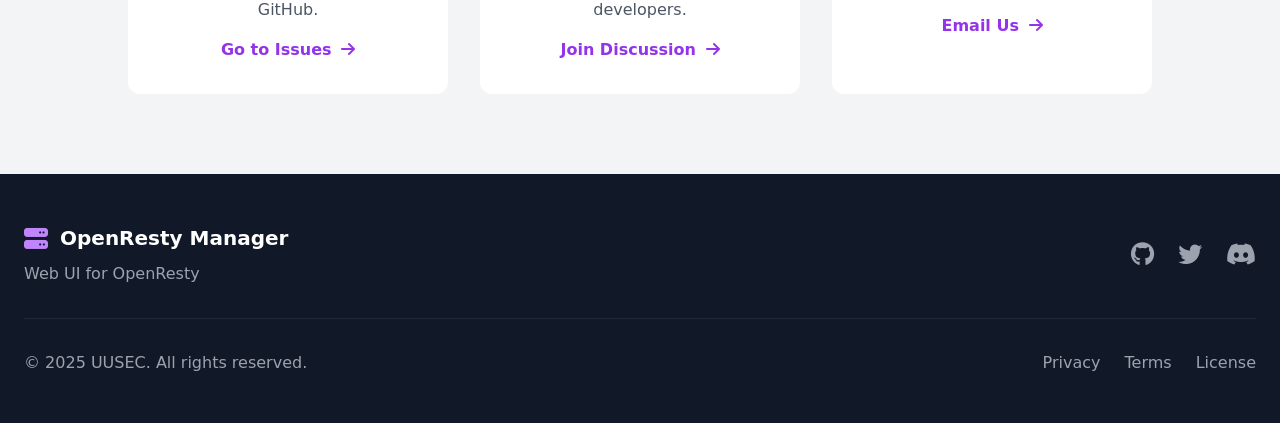
==== commit cd3afdb0: "v1.4.0 Support host manager" ====
--- a/docs/index.html
+++ b/docs/index.html
@@ -3,7 +3,7 @@
 	<head>
 		<meta charset="UTF-8">
 		<meta name="viewport" content="width=device-width, initial-scale=1.0">
-		<title>OpenResty Manager - Alternative of OpenResty Edge</title>
+		<title>OpenResty Manager - Free and open-source, easy-to-use, and powerful OpenResty and host manager</title>
 		<script src="tailwindcss.js"></script>
 		<link rel="stylesheet" href="css/font-awesome.css">
 		<style>
@@ -75,8 +75,8 @@
 				<div class="mt-20 md:mt-32 text-center">
 					<h1 class="text-4xl md:text-6xl font-bold mb-6">Alternative of OpenResty Edge</h1>
 					<p class="text-xl md:text-2xl max-w-3xl mx-auto mb-10 opacity-90">
-						A powerful web-based management interface for OpenResty with server status monitoring, security protection,
-						free SSL certificates, and more.
+						A powerful web-based management interface for OpenResty and host with server status monitoring, security protection,
+						free SSL certificates, terminal, file manager and more.
 					</p>
 					<div class="flex flex-col md:flex-row justify-center space-y-4 md:space-y-0 md:space-x-6">
 						<a href="https://github.com/Safe3/openresty-manager"
@@ -98,7 +98,7 @@
 				<div class="text-center mb-16">
 					<h2 class="text-3xl md:text-4xl font-bold text-gray-800 mb-4">Features</h2>
 					<p class="text-xl text-gray-600 max-w-2xl mx-auto">
-						OpenResty Manager provides everything you need to manage your OpenResty server with ease.
+						OpenResty Manager provides everything you need to manage your OpenResty server and host with ease.
 					</p>
 				</div>
 
@@ -118,9 +118,9 @@
 						<div class="text-purple-600 mb-6">
 							<i class="fas fa-chart-line text-4xl"></i>
 						</div>
-						<h3 class="text-xl font-bold mb-3">Server Status</h3>
-						<p class="text-gray-600">
-							Monitor your server's performance in real-time with detailed metrics and visualizations.
+						<h3 class="text-xl font-bold mb-3">Host Manager</h3>
+						<p class="text-gray-600">
+							Manage your server simply with the web based terminal and file manager.
 						</p>
 					</div>
 
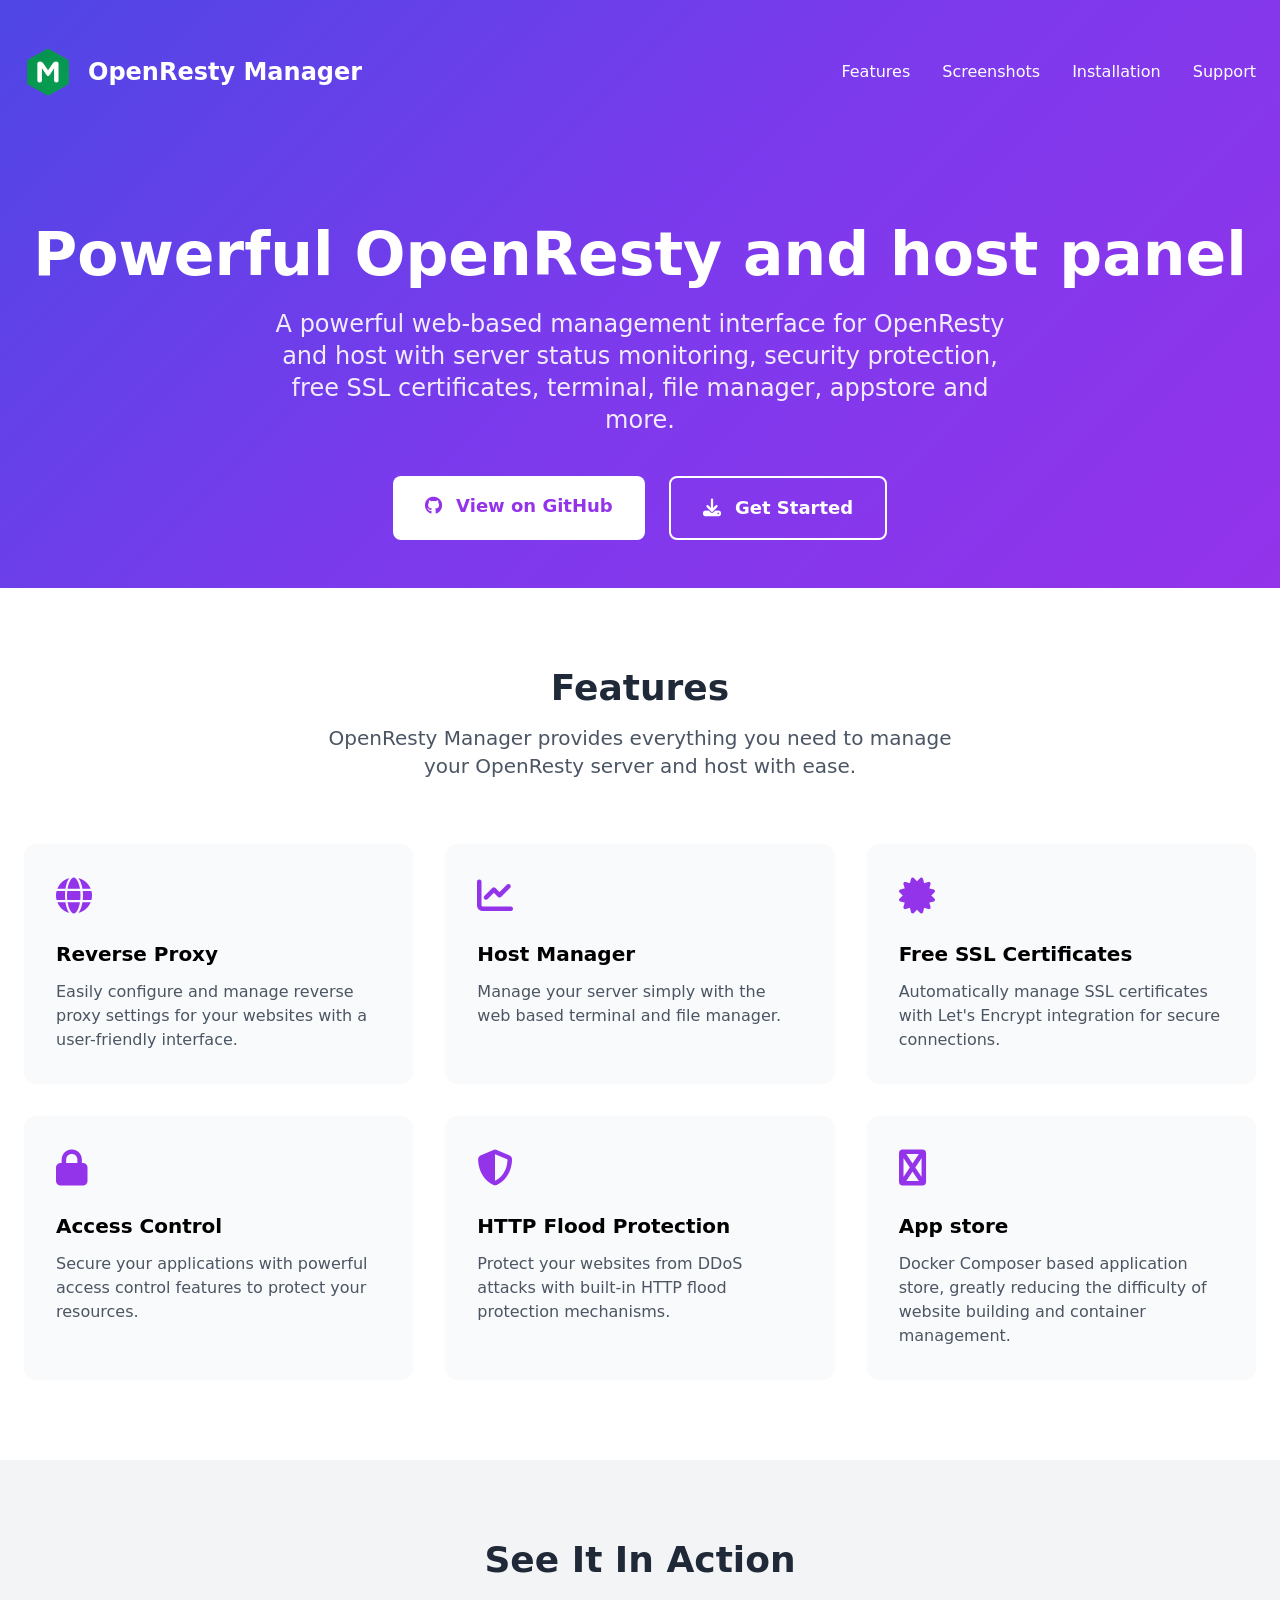
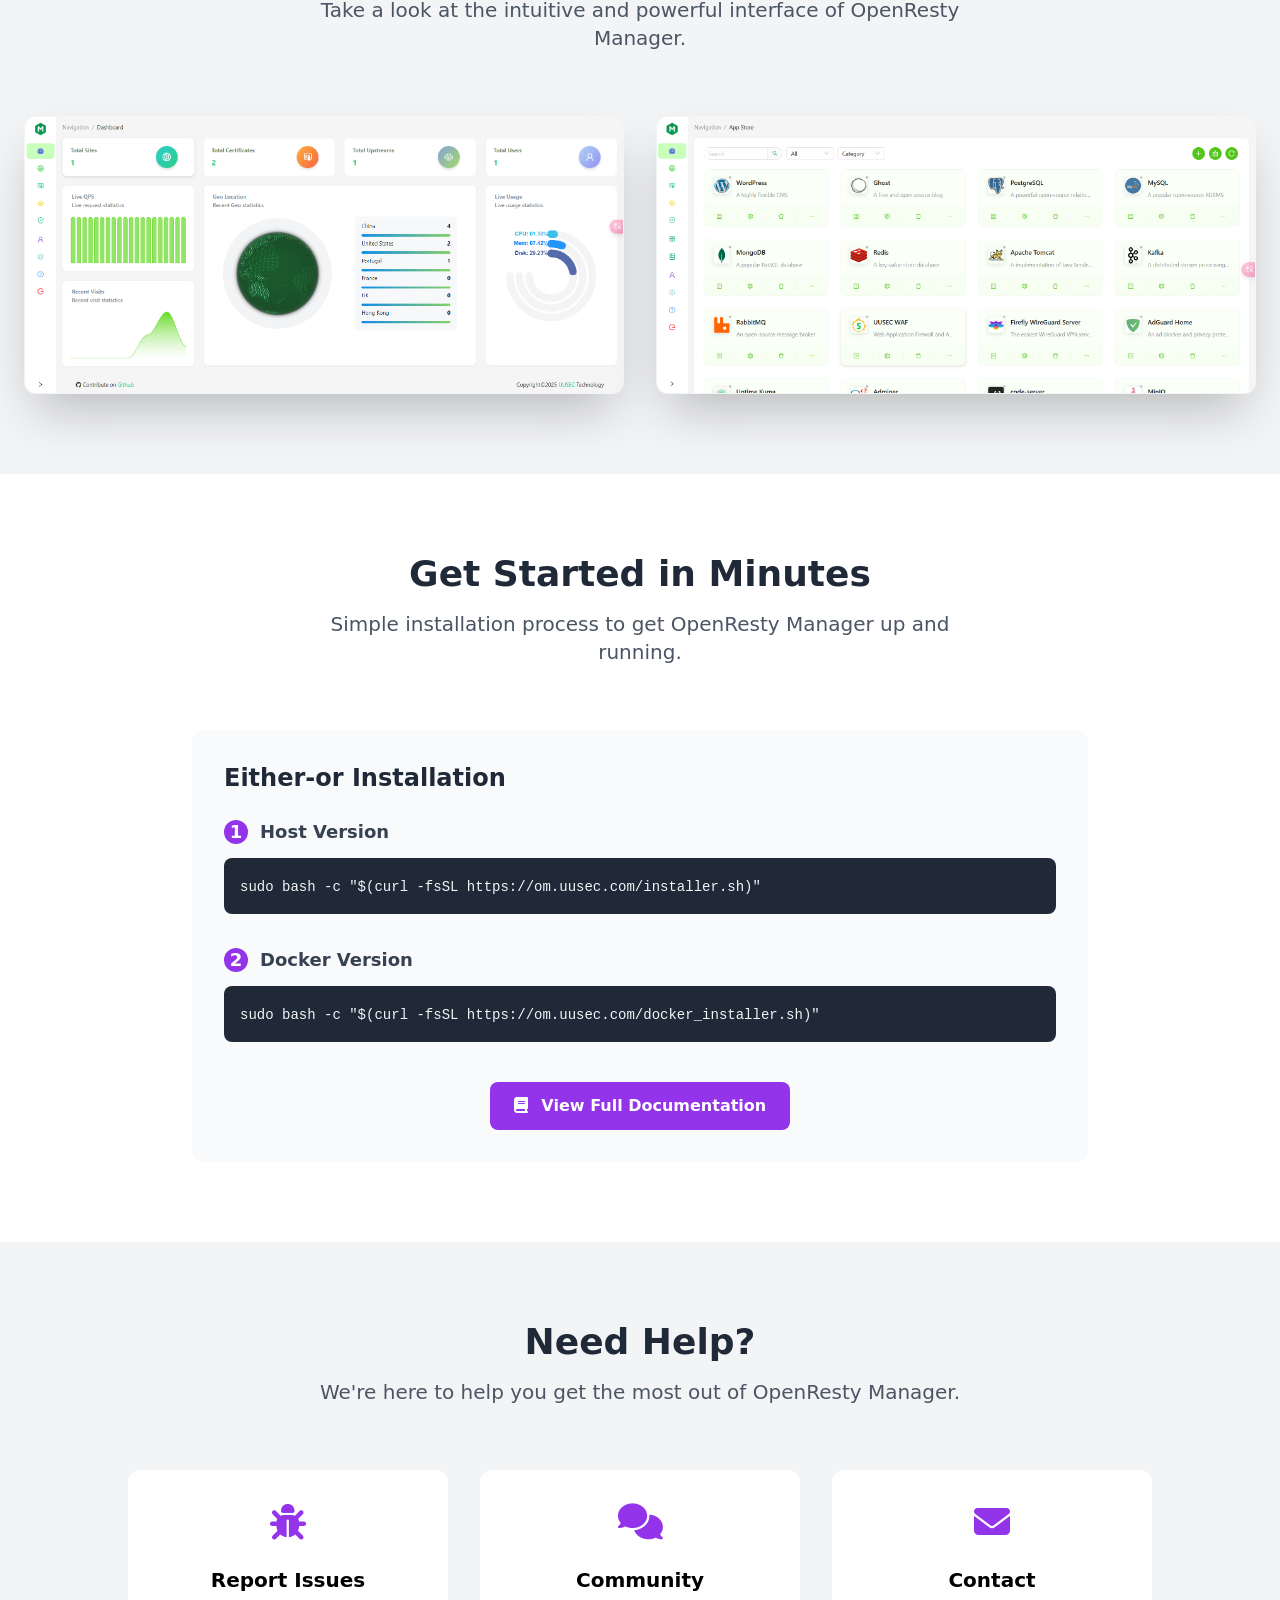
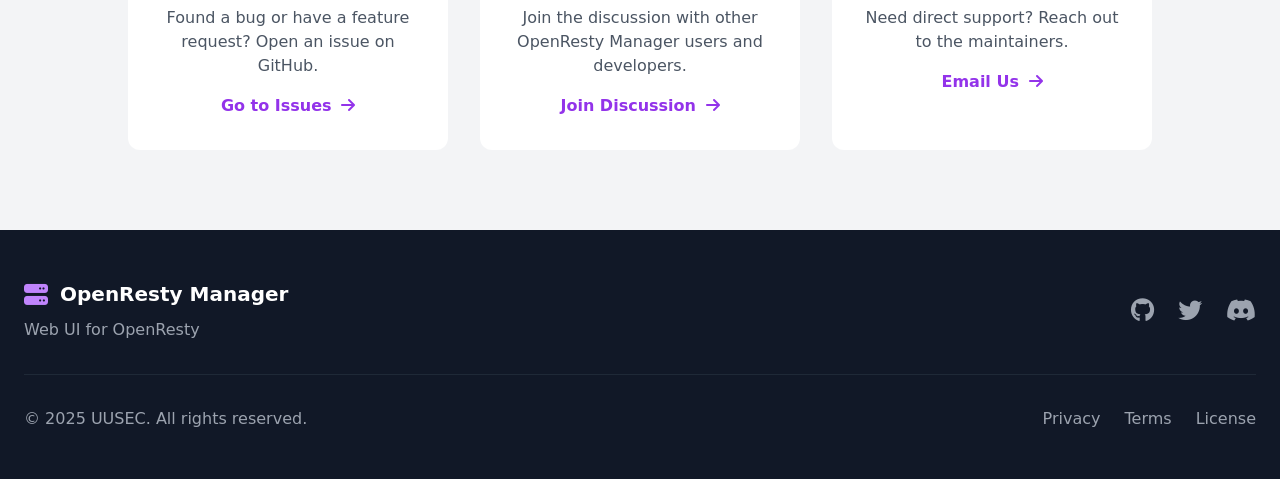
==== commit e03da2d2: "v1.5.0 Support appstore" ====
--- a/docs/index.html
+++ b/docs/index.html
@@ -3,7 +3,7 @@
 	<head>
 		<meta charset="UTF-8">
 		<meta name="viewport" content="width=device-width, initial-scale=1.0">
-		<title>OpenResty Manager - Free and open-source, easy-to-use, and powerful OpenResty and host manager</title>
+		<title>OpenResty Manager - Free and open-source, easy-to-use, and powerful OpenResty and host management panel</title>
 		<script src="tailwindcss.js"></script>
 		<link rel="stylesheet" href="css/font-awesome.css">
 		<style>
@@ -73,10 +73,10 @@
 					</div>
 				</nav>
 				<div class="mt-20 md:mt-32 text-center">
-					<h1 class="text-4xl md:text-6xl font-bold mb-6">Alternative of OpenResty Edge</h1>
+					<h1 class="text-4xl md:text-6xl font-bold mb-6">Powerful OpenResty and host panel</h1>
 					<p class="text-xl md:text-2xl max-w-3xl mx-auto mb-10 opacity-90">
 						A powerful web-based management interface for OpenResty and host with server status monitoring, security protection,
-						free SSL certificates, terminal, file manager and more.
+						free SSL certificates, terminal, file manager, appstore and more.
 					</p>
 					<div class="flex flex-col md:flex-row justify-center space-y-4 md:space-y-0 md:space-x-6">
 						<a href="https://github.com/Safe3/openresty-manager"
@@ -156,11 +156,11 @@
 
 					<div class="feature-card bg-gray-50 p-8 rounded-xl transition duration-300 hover:shadow-xl">
 						<div class="text-purple-600 mb-6">
-							<i class="fas fa-history text-4xl"></i>
-						</div>
-						<h3 class="text-xl font-bold mb-3">Easy to Use</h3>
-						<p class="text-gray-600">
-							User-friendly interface that doesn't require deep knowledge of OpenResty or Let's Encrypt.
+							<i class="fas fa-app-store text-4xl"></i>
+						</div>
+						<h3 class="text-xl font-bold mb-3">App store</h3>
+						<p class="text-gray-600">
+							Docker Composer based application store, greatly reducing the difficulty of website building and container management.
 						</p>
 					</div>
 				</div>
@@ -182,7 +182,7 @@
 						<img src="om.png" alt="Dashboard Screenshot" class="screenshot w-full max-w-2xl">
 					</div>
 					<div class="flex justify-center">
-						<img src="cfg.png" alt="Configuration Screenshot" class="screenshot w-full max-w-2xl">
+						<img src="appstore.png" alt="Appstore Screenshot" class="screenshot w-full max-w-2xl">
 					</div>
 				</div>
 			</div>
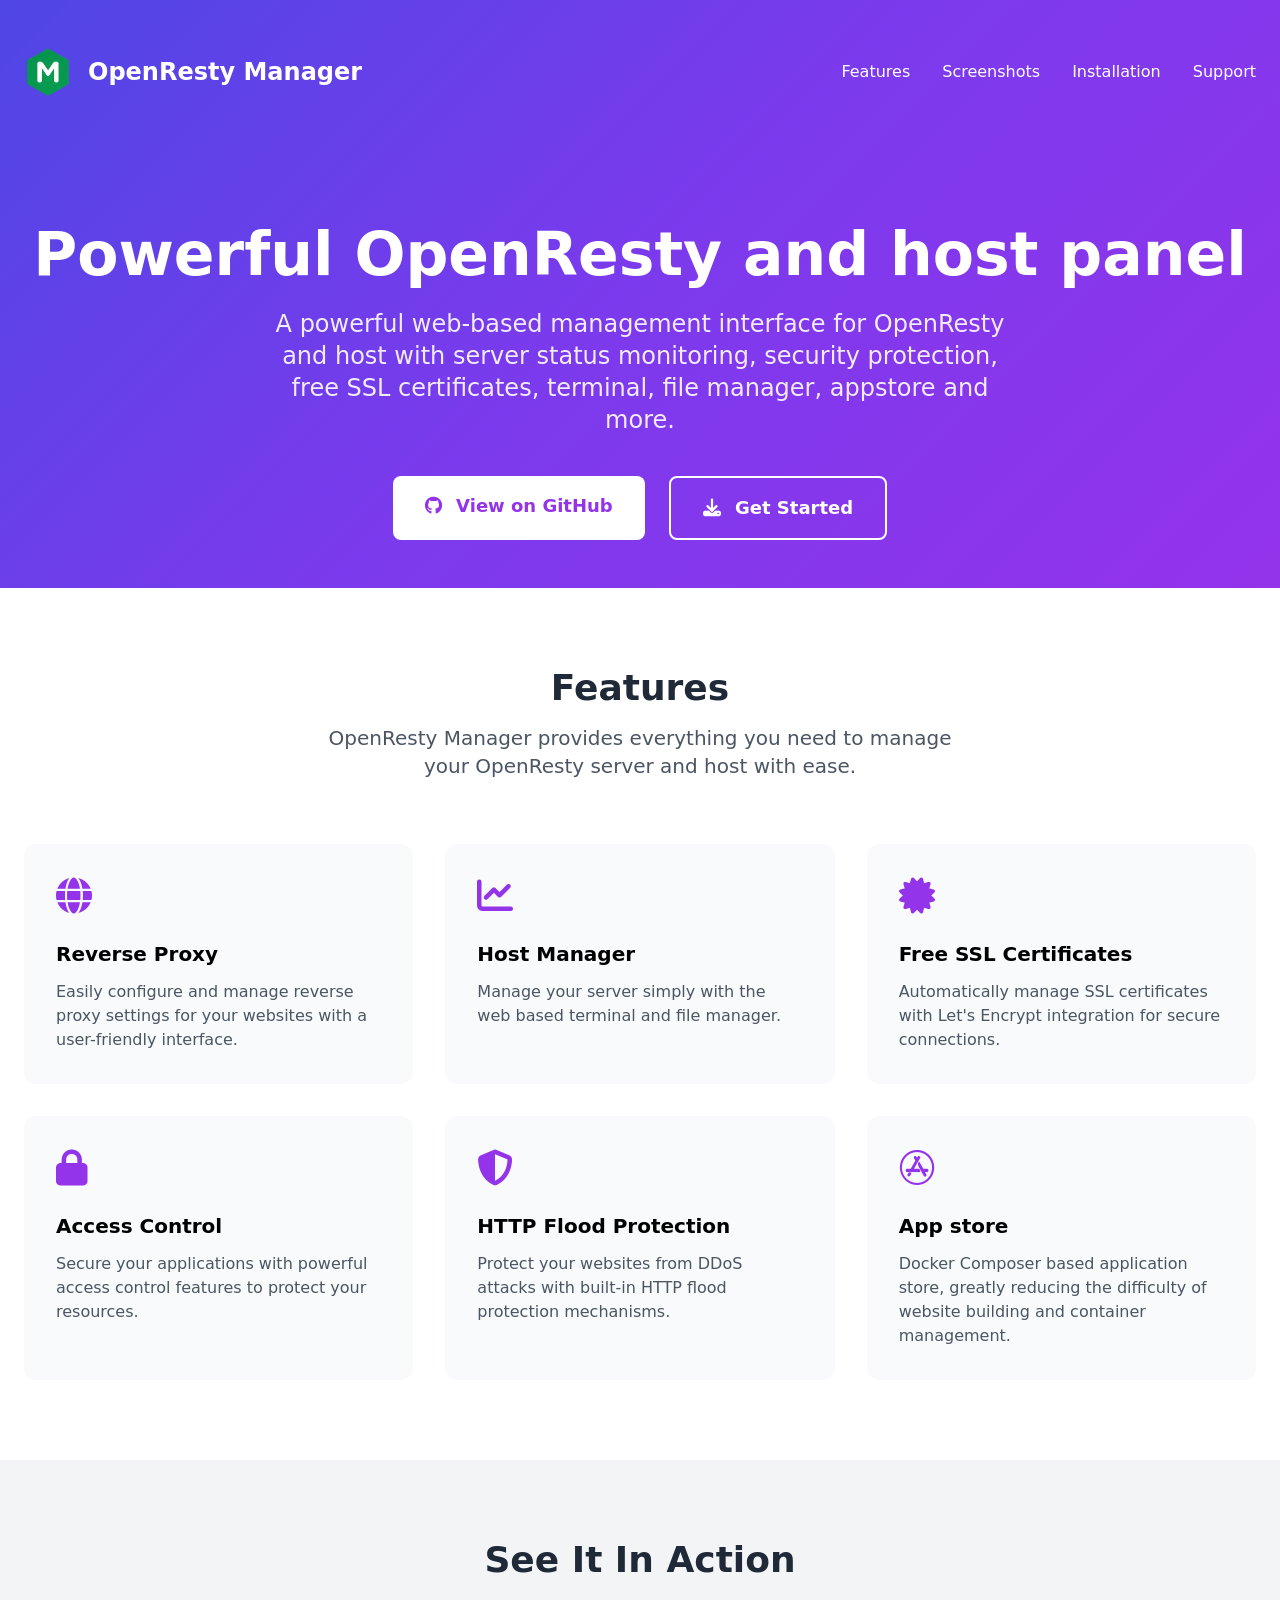
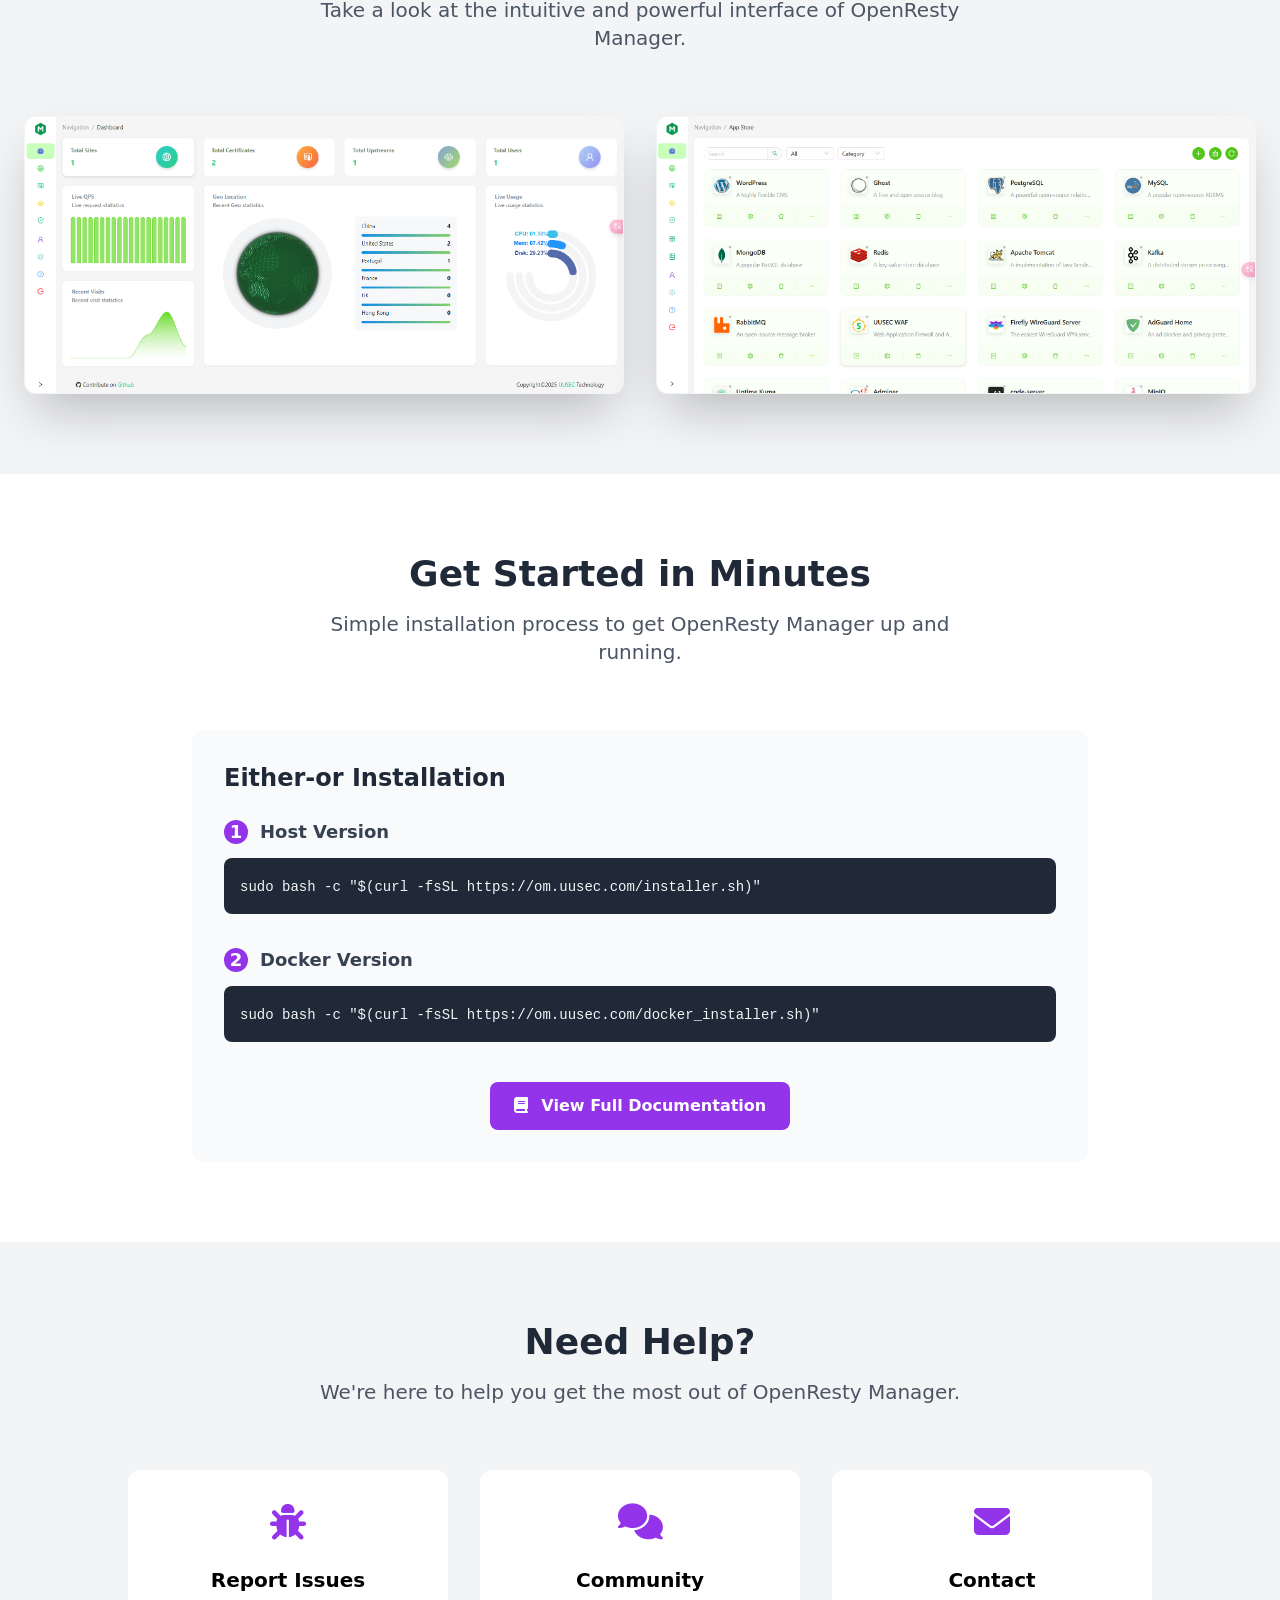
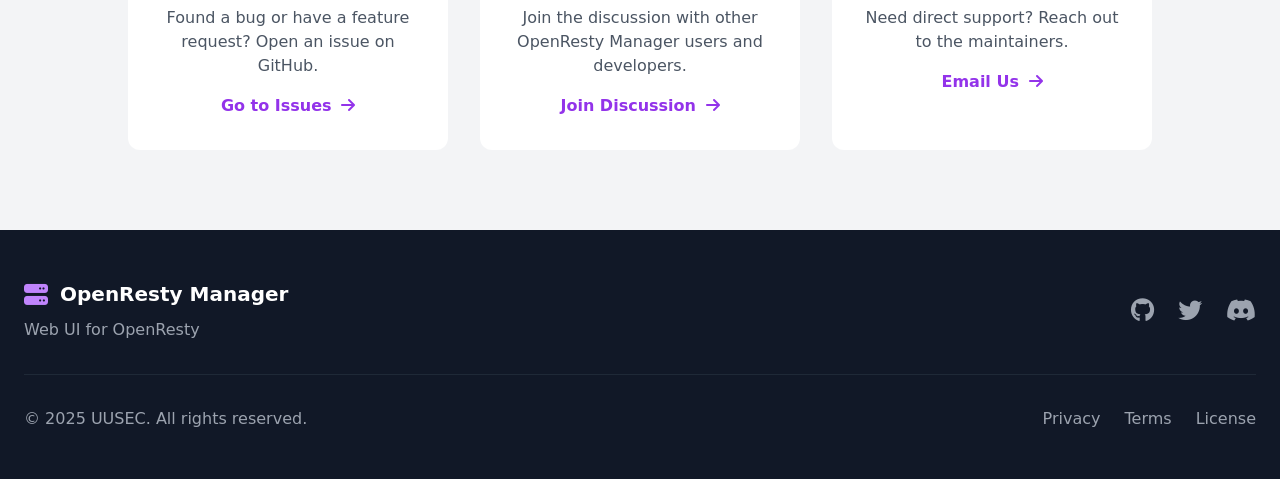
==== commit 20c632d7: "update icon" ====
--- a/docs/index.html
+++ b/docs/index.html
@@ -156,7 +156,7 @@
 
 					<div class="feature-card bg-gray-50 p-8 rounded-xl transition duration-300 hover:shadow-xl">
 						<div class="text-purple-600 mb-6">
-							<i class="fas fa-app-store text-4xl"></i>
+							<i class="fab fa-app-store text-4xl"></i>
 						</div>
 						<h3 class="text-xl font-bold mb-3">App store</h3>
 						<p class="text-gray-600">
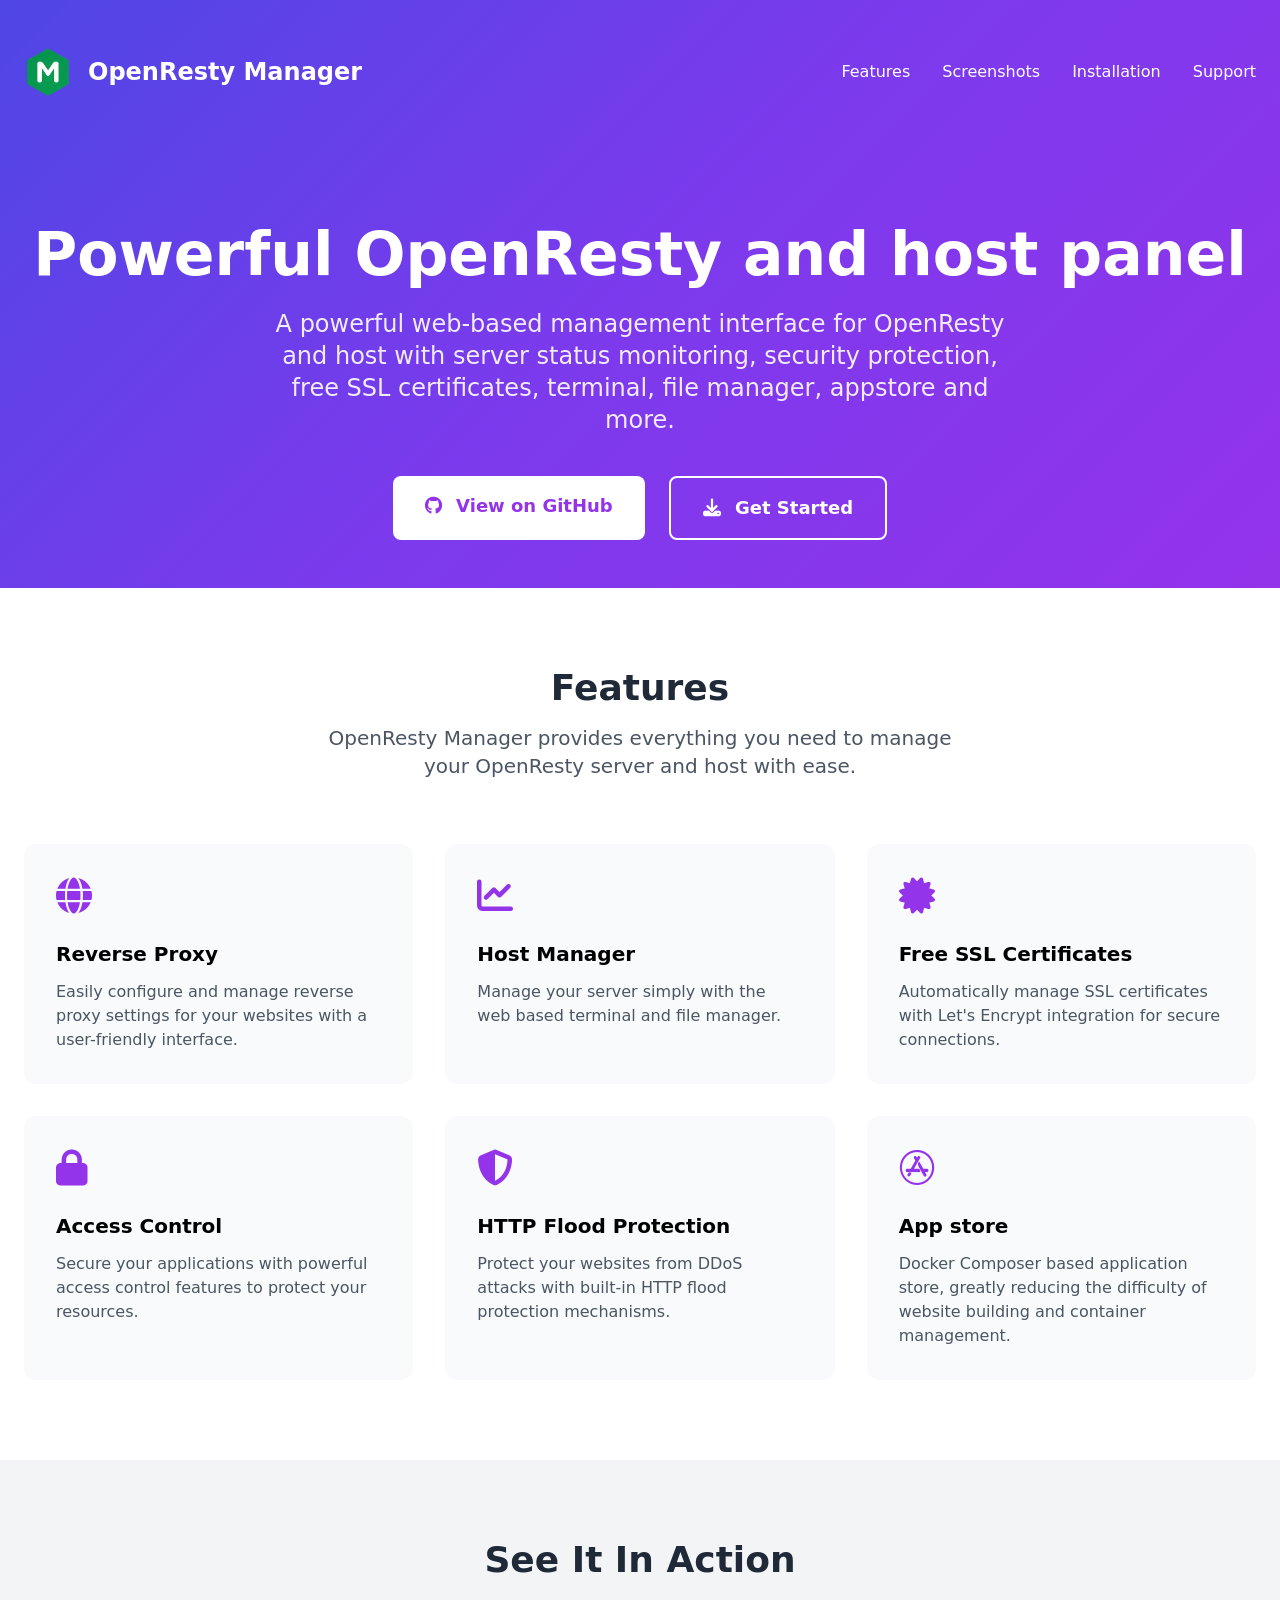
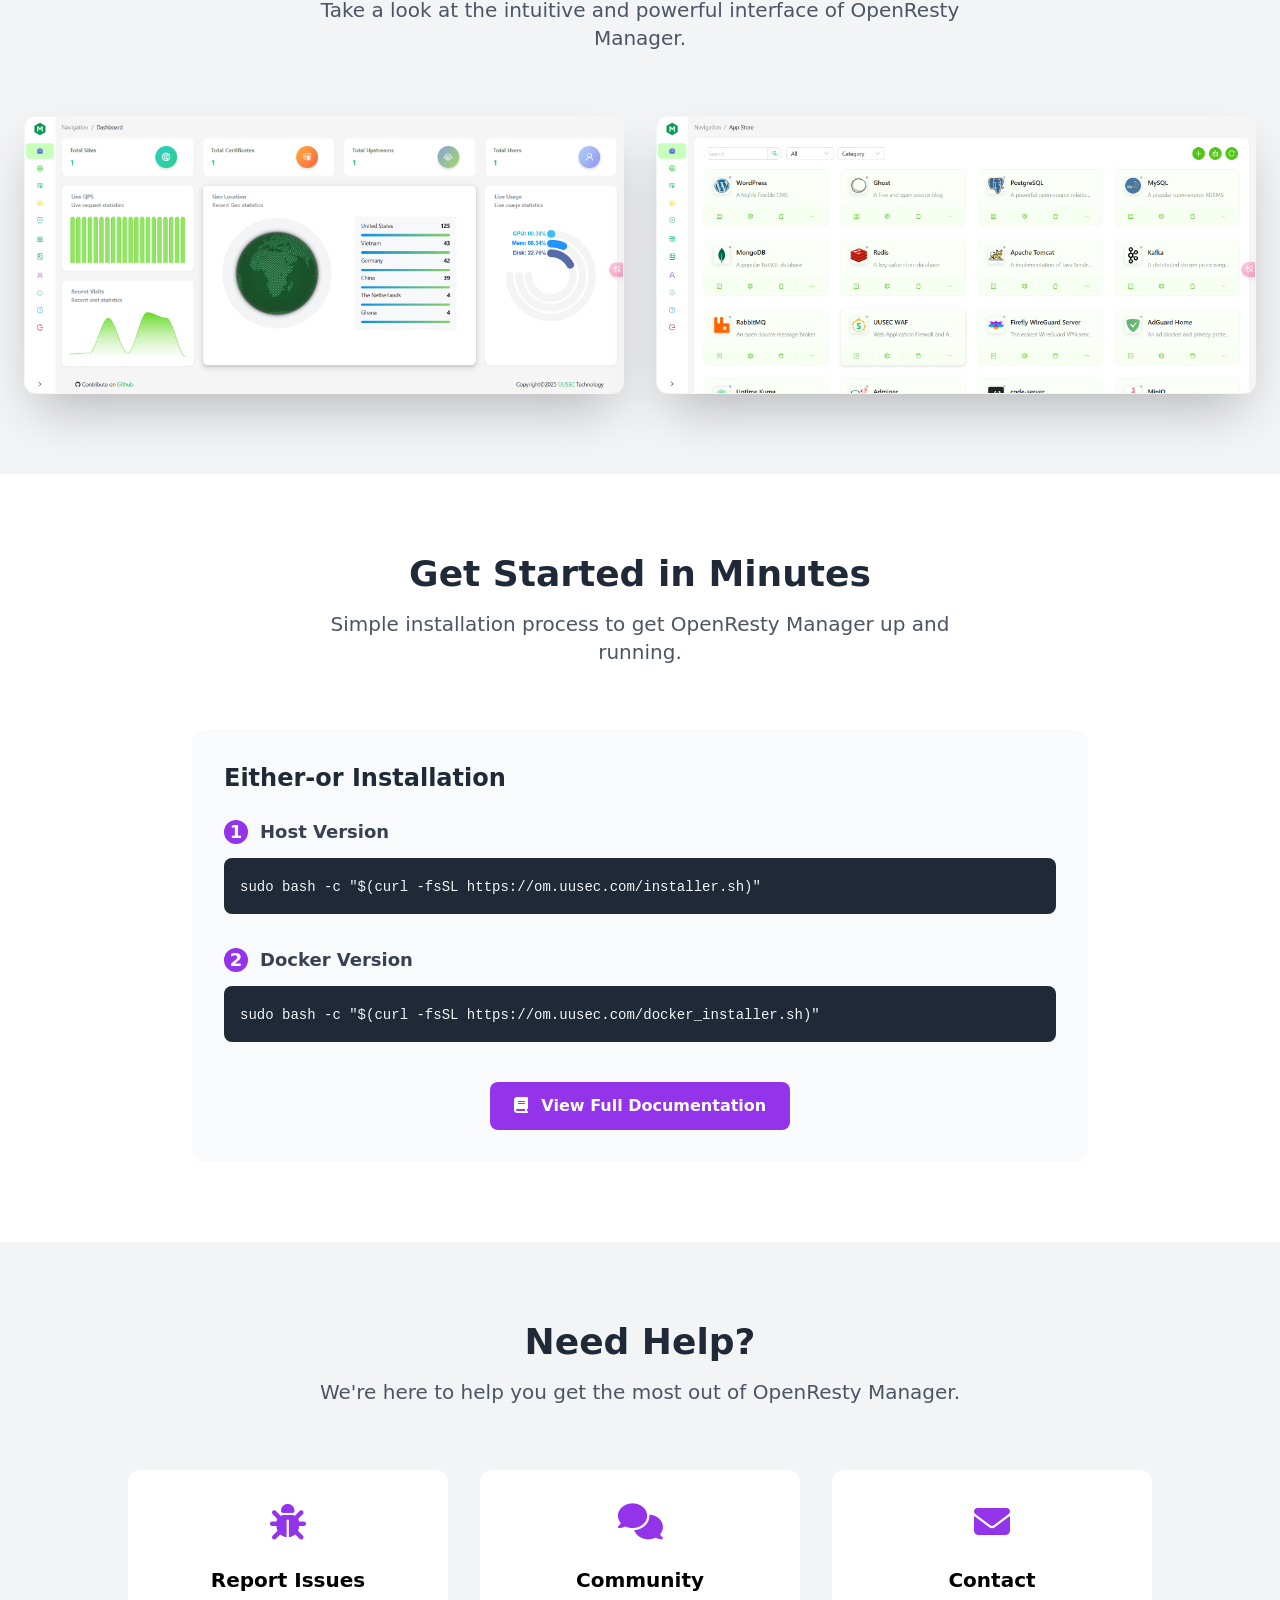
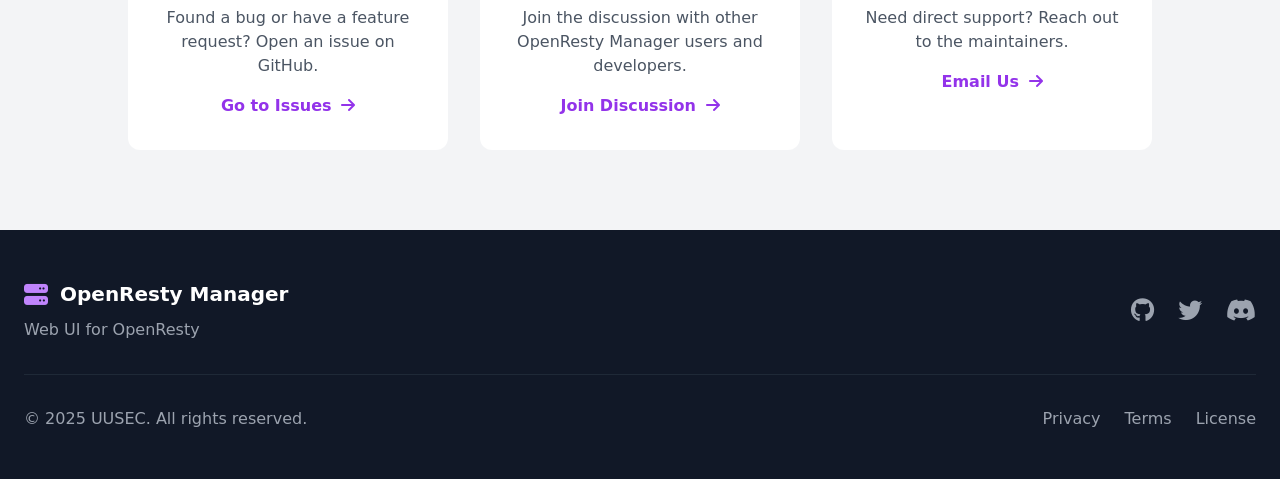
==== commit 37c6cf00: "update" ====
--- a/docs/index.html
+++ b/docs/index.html
@@ -179,7 +179,7 @@
 
 				<div class="grid grid-cols-1 md:grid-cols-2 gap-8">
 					<div class="flex justify-center">
-						<img src="om.png" alt="Dashboard Screenshot" class="screenshot w-full max-w-2xl">
+						<img src="openresty-manager.png" alt="Dashboard Screenshot" class="screenshot w-full max-w-2xl">
 					</div>
 					<div class="flex justify-center">
 						<img src="appstore.png" alt="Appstore Screenshot" class="screenshot w-full max-w-2xl">
